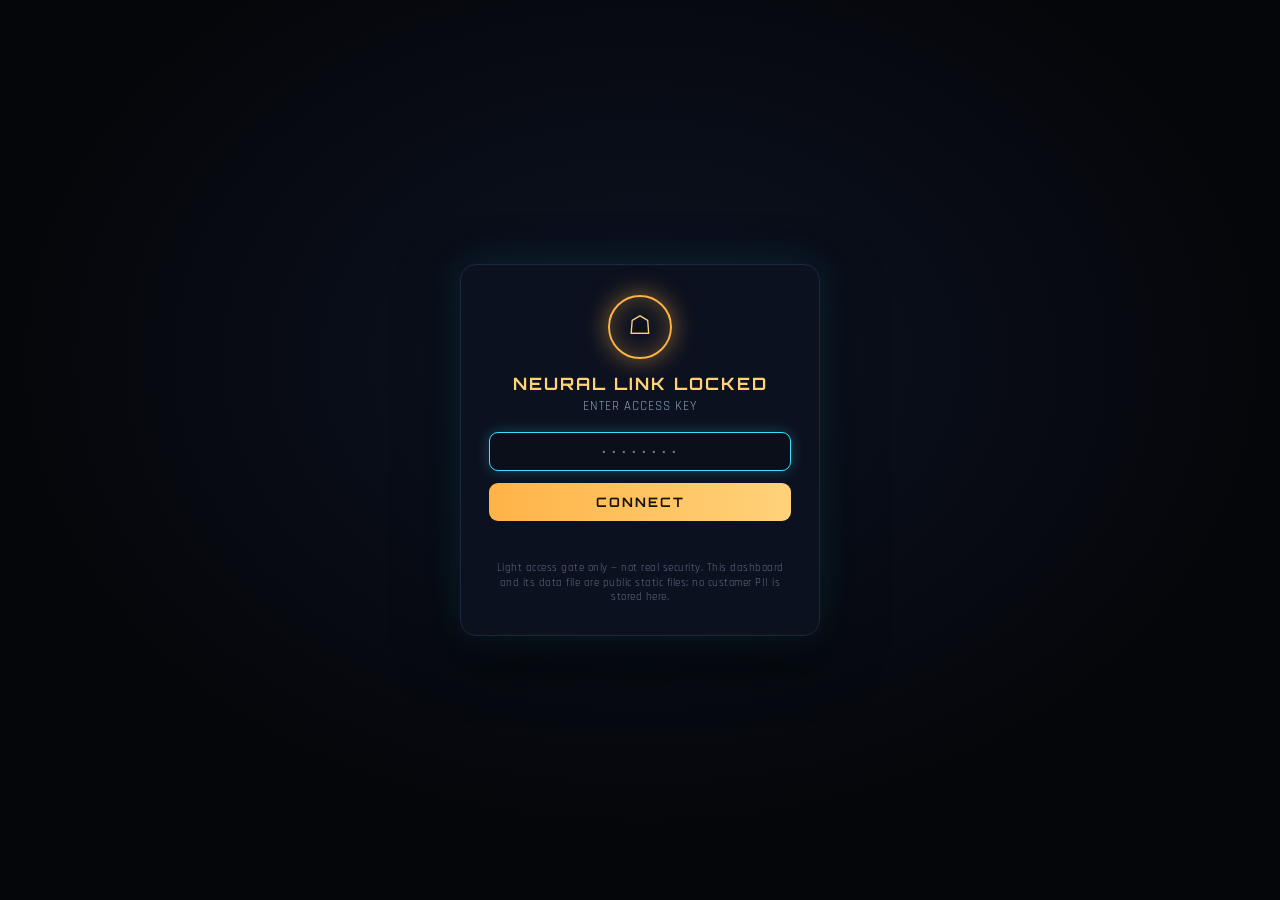
==== index.html @ f059461b "Add files via upload" ====
<!DOCTYPE html>
<html lang="en">
<head>
<meta charset="UTF-8" />
<meta name="viewport" content="width=device-width, initial-scale=1.0" />
<title>Agent Command Center — Luxor Royal Holdings</title>
<link rel="preconnect" href="https://fonts.googleapis.com" />
<link rel="preconnect" href="https://fonts.gstatic.com" crossorigin />
<link href="https://fonts.googleapis.com/css2?family=Orbitron:wght@500;700;900&family=Rajdhani:wght@400;500;600;700&family=Share+Tech+Mono&display=swap" rel="stylesheet" />
<style>
/* ============================================================
   AGENT COMMAND CENTER — node-graph "second brain" dashboard
   Single self-contained file. Only external dep = Google Fonts.
   ============================================================ */

:root{
  --bg:#05060a;
  --bg2:#0a0e18;
  --amber:#ffb347;
  --amber-bright:#ffd27a;
  --cyan:#39e0ff;
  --cyan-dim:#1b8aa6;
  --green:#3dffa6;
  --red:#ff5a6e;
  --text:#e8eef7;
  --text-dim:#8ea0b8;
  --line:#1c2740;
  --card:rgba(12,18,32,0.92);
}

*{box-sizing:border-box;}
html,body{margin:0;padding:0;height:100%;}
body{
  background:radial-gradient(1200px 800px at 50% 38%, #0d1424 0%, var(--bg2) 45%, var(--bg) 100%);
  color:var(--text);
  font-family:'Rajdhani',system-ui,sans-serif;
  overflow:hidden;
}

/* subtle grid + particle backdrop */
#bg-grid{position:fixed;inset:0;z-index:0;pointer-events:none;
  background-image:
    linear-gradient(rgba(57,224,255,0.04) 1px, transparent 1px),
    linear-gradient(90deg, rgba(57,224,255,0.04) 1px, transparent 1px);
  background-size:46px 46px;
  mask-image:radial-gradient(circle at 50% 45%, black 0%, transparent 78%);
}
#bg-particles{position:fixed;inset:0;z-index:0;pointer-events:none;}

/* ---------- header ---------- */
header{
  position:fixed;top:0;left:0;right:0;z-index:30;
  display:flex;align-items:center;justify-content:space-between;
  gap:12px;padding:14px 22px;
  background:linear-gradient(180deg, rgba(5,6,10,0.92), rgba(5,6,10,0.0));
  pointer-events:none;
}
header .left{pointer-events:auto;}
header h1{
  font-family:'Orbitron',sans-serif;font-weight:900;
  font-size:20px;letter-spacing:3px;margin:0;
  color:var(--amber-bright);
  text-shadow:0 0 14px rgba(255,179,71,0.55);
}
header .sub{font-size:12px;letter-spacing:5px;color:var(--cyan);
  text-shadow:0 0 10px rgba(57,224,255,0.4);margin-top:2px;}
header .right{pointer-events:auto;text-align:right;display:flex;flex-direction:column;gap:4px;align-items:flex-end;}
#clock{font-family:'Share Tech Mono',monospace;font-size:15px;color:var(--text);letter-spacing:1px;}
#sys-status{
  font-family:'Orbitron',sans-serif;font-weight:700;font-size:12px;letter-spacing:2px;
  padding:4px 12px;border-radius:20px;border:1px solid var(--green);
  color:var(--green);box-shadow:0 0 12px rgba(61,255,166,0.25) inset, 0 0 10px rgba(61,255,166,0.18);
}
#sys-status.attention{border-color:var(--amber);color:var(--amber-bright);
  box-shadow:0 0 14px rgba(255,179,71,0.3) inset, 0 0 14px rgba(255,179,71,0.25);
  animation:sysblink 1.6s ease-in-out infinite;}
@keyframes sysblink{0%,100%{opacity:1;}50%{opacity:0.6;}}

/* ---------- graph stage ---------- */
#stage{position:fixed;inset:0;z-index:10;}
#graph{width:100%;height:100%;display:block;}

/* node detail card */
#detail{
  position:fixed;z-index:40;width:340px;max-width:88vw;
  background:var(--card);border:1px solid var(--line);
  border-radius:14px;padding:18px 18px 16px;
  box-shadow:0 0 0 1px rgba(57,224,255,0.08), 0 18px 50px rgba(0,0,0,0.6), 0 0 30px rgba(57,224,255,0.12);
  backdrop-filter:blur(8px);
  opacity:0;transform:translateY(8px) scale(0.98);pointer-events:none;
  transition:opacity .18s ease, transform .18s ease;
}
#detail.show{opacity:1;transform:translateY(0) scale(1);pointer-events:auto;}
#detail .dh{display:flex;align-items:center;gap:10px;margin-bottom:8px;}
#detail .dot{width:11px;height:11px;border-radius:50%;flex:0 0 auto;box-shadow:0 0 10px currentColor;}
#detail h3{font-family:'Orbitron',sans-serif;font-size:15px;letter-spacing:1px;margin:0;color:var(--amber-bright);}
#detail .badge{margin-left:auto;font-family:'Share Tech Mono',monospace;font-size:11px;
  padding:2px 8px;border-radius:10px;border:1px solid currentColor;letter-spacing:1px;}
#detail .desc{font-size:13.5px;color:var(--text-dim);line-height:1.4;margin:6px 0 12px;}
#detail .row{display:flex;justify-content:space-between;gap:10px;font-size:13px;
  padding:6px 0;border-top:1px solid rgba(28,39,64,0.7);}
#detail .row .k{color:var(--cyan);letter-spacing:1px;text-transform:uppercase;font-size:11px;font-weight:600;}
#detail .row .v{color:var(--text);text-align:right;font-family:'Share Tech Mono',monospace;font-size:12px;}
#detail .result{margin-top:10px;font-size:13px;line-height:1.45;color:var(--text);
  background:rgba(57,224,255,0.05);border-left:2px solid var(--cyan);padding:8px 10px;border-radius:0 8px 8px 0;}
#detail .pending-flag{margin-top:10px;font-size:12px;font-weight:700;letter-spacing:1px;color:var(--amber-bright);
  display:flex;align-items:center;gap:6px;}
#detail .close{position:absolute;top:10px;right:12px;cursor:pointer;color:var(--text-dim);
  font-size:18px;line-height:1;background:none;border:none;pointer-events:auto;}
#detail .close:hover{color:var(--text);}

/* ---------- action queue ---------- */
#queue{
  position:fixed;z-index:25;right:18px;bottom:18px;width:320px;max-width:90vw;
  background:var(--card);border:1px solid var(--line);border-radius:14px;
  box-shadow:0 14px 40px rgba(0,0,0,0.55);backdrop-filter:blur(8px);
  overflow:hidden;transition:transform .25s ease;
}
#queue .qh{display:flex;align-items:center;gap:8px;padding:11px 14px;
  background:linear-gradient(90deg, rgba(255,179,71,0.12), rgba(255,179,71,0.02));
  border-bottom:1px solid var(--line);cursor:pointer;}
#queue .qh .ttl{font-family:'Orbitron',sans-serif;font-size:12.5px;letter-spacing:2px;color:var(--amber-bright);}
#queue .qh .count{margin-left:auto;font-family:'Share Tech Mono',monospace;font-size:12px;
  background:var(--amber);color:#1a1206;font-weight:700;border-radius:10px;padding:1px 8px;}
#queue .qh .count.zero{background:var(--green);}
#queue .qbody{max-height:46vh;overflow-y:auto;}
#queue.collapsed .qbody{display:none;}
.qitem{padding:10px 14px;border-bottom:1px solid rgba(28,39,64,0.6);display:flex;gap:10px;}
.qitem:last-child{border-bottom:none;}
.qitem .pri{font-family:'Share Tech Mono',monospace;font-size:9.5px;font-weight:700;letter-spacing:1px;
  padding:2px 6px;border-radius:6px;height:fit-content;flex:0 0 auto;}
.qitem .pri.HIGH{background:rgba(255,90,110,0.16);color:var(--red);border:1px solid var(--red);}
.qitem .pri.MEDIUM{background:rgba(255,179,71,0.16);color:var(--amber-bright);border:1px solid var(--amber);}
.qitem .pri.LOW{background:rgba(57,224,255,0.14);color:var(--cyan);border:1px solid var(--cyan-dim);}
.qitem .qt{font-size:13px;font-weight:600;color:var(--text);line-height:1.3;cursor:pointer;}
.qitem .qd{font-size:12px;color:var(--text-dim);line-height:1.35;margin-top:2px;}
.qempty{padding:16px 14px;font-size:13px;color:var(--text-dim);text-align:center;}

/* ---------- footer / refresh bar ---------- */
#footbar{position:fixed;z-index:25;left:18px;bottom:18px;
  display:flex;align-items:center;gap:12px;
  font-family:'Share Tech Mono',monospace;font-size:11.5px;color:var(--text-dim);
  background:rgba(10,14,24,0.7);border:1px solid var(--line);border-radius:10px;padding:7px 12px;backdrop-filter:blur(6px);}
#footbar #updated{letter-spacing:0.5px;}
#refreshBtn{background:none;border:1px solid var(--cyan-dim);color:var(--cyan);
  font-family:'Rajdhani',sans-serif;font-weight:600;letter-spacing:1px;font-size:12px;
  border-radius:8px;padding:4px 12px;cursor:pointer;transition:all .15s;}
#refreshBtn:hover{background:rgba(57,224,255,0.12);box-shadow:0 0 12px rgba(57,224,255,0.25);}
#refreshBtn.spin{opacity:0.6;pointer-events:none;}

/* ---------- error / awaiting banner ---------- */
#banner{position:fixed;z-index:28;top:74px;left:50%;transform:translateX(-50%);
  background:rgba(255,90,110,0.12);border:1px solid var(--red);color:#ffd0d6;
  padding:8px 16px;border-radius:10px;font-size:13px;letter-spacing:0.5px;display:none;}
#banner.show{display:block;}

/* ---------- password gate ---------- */
#gate{position:fixed;inset:0;z-index:100;display:flex;align-items:center;justify-content:center;
  background:radial-gradient(800px 600px at 50% 40%, #0c1322 0%, #05060a 80%);}
#gate.hidden{display:none;}
#gate .box{width:360px;max-width:90vw;text-align:center;padding:30px 28px;
  background:var(--card);border:1px solid var(--line);border-radius:16px;
  box-shadow:0 0 40px rgba(57,224,255,0.12), 0 20px 60px rgba(0,0,0,0.6);}
#gate .ring{width:64px;height:64px;margin:0 auto 14px;border-radius:50%;
  border:2px solid var(--amber);box-shadow:0 0 24px rgba(255,179,71,0.5), 0 0 24px rgba(255,179,71,0.3) inset;
  display:flex;align-items:center;justify-content:center;font-size:26px;color:var(--amber-bright);
  animation:pulsering 2.4s ease-in-out infinite;}
@keyframes pulsering{0%,100%{box-shadow:0 0 24px rgba(255,179,71,0.5), 0 0 24px rgba(255,179,71,0.3) inset;}
  50%{box-shadow:0 0 38px rgba(255,179,71,0.8), 0 0 30px rgba(255,179,71,0.45) inset;}}
#gate h2{font-family:'Orbitron',sans-serif;font-size:17px;letter-spacing:2px;color:var(--amber-bright);margin:0 0 4px;}
#gate p{font-size:12.5px;color:var(--text-dim);letter-spacing:1px;margin:0 0 18px;}
#gate input{width:100%;padding:11px 14px;background:#0a0f1a;border:1px solid var(--line);border-radius:9px;
  color:var(--text);font-family:'Share Tech Mono',monospace;font-size:14px;letter-spacing:2px;text-align:center;}
#gate input:focus{outline:none;border-color:var(--cyan);box-shadow:0 0 14px rgba(57,224,255,0.25);}
#gate button{margin-top:12px;width:100%;padding:11px;background:linear-gradient(90deg,var(--amber),var(--amber-bright));
  border:none;border-radius:9px;color:#1a1206;font-family:'Orbitron',sans-serif;font-weight:700;letter-spacing:2px;
  font-size:13px;cursor:pointer;transition:filter .15s;}
#gate button:hover{filter:brightness(1.08);}
#gate .err{color:var(--red);font-size:12px;height:16px;margin-top:8px;letter-spacing:1px;}
#gate .note{margin-top:16px;font-size:10.5px;color:#5d6c84;line-height:1.4;letter-spacing:0.5px;}

/* ---------- responsive ---------- */
@media (max-width:720px){
  header{flex-direction:column;align-items:flex-start;gap:6px;padding:10px 14px;}
  header .right{align-items:flex-start;text-align:left;}
  header h1{font-size:16px;letter-spacing:2px;}
  #queue{left:10px;right:10px;width:auto;bottom:10px;}
  #footbar{left:10px;bottom:auto;top:auto;position:fixed;bottom:calc(46vh + 70px);}
  #detail{left:50% !important;top:auto !important;bottom:calc(46vh + 70px);transform:translateX(-50%);}
  #detail.show{transform:translateX(-50%) translateY(0);}
}
</style>
</head>
<body>

<!-- ============================================================
     LIGHT UX PASSWORD GATE — NOT REAL SECURITY.
     This page and agents_status.json are public static files on
     GitHub Pages. Anyone can view-source or fetch the JSON directly.
     The gate only keeps casual passers-by out of the visual. That
     is precisely WHY no raw customer PII may ever go in the JSON.
     Change this before sharing. For true privacy use a real-auth host.
     ============================================================ -->
<script>
  const DASHBOARD_PASSWORD = "CHANGEME";
</script>

<div id="bg-grid"></div>
<canvas id="bg-particles"></canvas>

<header>
  <div class="left">
    <h1>AGENT COMMAND CENTER</h1>
    <div class="sub">LUXOR ROYAL HOLDINGS</div>
  </div>
  <div class="right">
    <div id="clock">--:--:--</div>
    <div id="sys-status">SYSTEM NOMINAL</div>
  </div>
</header>

<div id="banner"></div>

<div id="stage">
  <svg id="graph" preserveAspectRatio="xMidYMid meet" xmlns="http://www.w3.org/2000/svg"></svg>
</div>

<div id="detail">
  <button class="close" aria-label="close">&times;</button>
  <div class="dh">
    <span class="dot"></span>
    <h3 id="d-name">—</h3>
    <span class="badge" id="d-badge">—</span>
  </div>
  <div class="desc" id="d-desc">—</div>
  <div class="row"><span class="k">Schedule</span><span class="v" id="d-sched">—</span></div>
  <div class="row"><span class="k">Last Run</span><span class="v" id="d-last">—</span></div>
  <div class="row"><span class="k">Next Run</span><span class="v" id="d-next">—</span></div>
  <div class="result" id="d-result">—</div>
  <div class="pending-flag" id="d-pending" style="display:none">&#9888; Action items pending review</div>
</div>

<div id="queue">
  <div class="qh" id="qhead">
    <span class="ttl">ACTION QUEUE</span>
    <span class="count" id="qcount">0</span>
  </div>
  <div class="qbody" id="qbody"></div>
</div>

<div id="footbar">
  <span id="updated">awaiting data…</span>
  <button id="refreshBtn">&#8635; REFRESH</button>
</div>

<!-- ---------- password gate overlay ---------- -->
<div id="gate">
  <div class="box">
    <div class="ring">&#9750;</div>
    <h2>NEURAL LINK LOCKED</h2>
    <p>ENTER ACCESS KEY</p>
    <input id="gate-input" type="password" autocomplete="off" placeholder="••••••••" />
    <button id="gate-btn">CONNECT</button>
    <div class="err" id="gate-err"></div>
    <div class="note">Light access gate only — not real security. This dashboard and its
      data file are public static files; no customer PII is stored here.</div>
  </div>
</div>

<script>
/* ============================================================
   CONFIG
   ============================================================ */
const DATA_FILE = "agents_status.json";   // sibling file, relative name
const REFRESH_MS = 60000;                  // auto-refresh every 60s

let DATA = null;
let nodes = [];          // computed render nodes {agent, x, y, r, color}
let brain = {x:0,y:0,r:0};
let selectedId = null;
let hoverId = null;
let W = 0, H = 0;
let t0 = performance.now();

const svg = document.getElementById("graph");
const SVGNS = "http://www.w3.org/2000/svg";

/* ============================================================
   PASSWORD GATE
   ============================================================ */
const gate = document.getElementById("gate");
const gateInput = document.getElementById("gate-input");
const gateErr = document.getElementById("gate-err");
function tryUnlock(){
  if(gateInput.value === DASHBOARD_PASSWORD){
    gate.classList.add("hidden");
    boot();
  } else {
    gateErr.textContent = "ACCESS DENIED";
    gateInput.value = "";
    gateInput.focus();
  }
}
document.getElementById("gate-btn").addEventListener("click", tryUnlock);
gateInput.addEventListener("keydown", e=>{ if(e.key==="Enter") tryUnlock(); });
window.addEventListener("load", ()=>gateInput.focus());

/* ============================================================
   TIME HELPERS
   ============================================================ */
function relTime(iso){
  if(!iso) return "—";
  const d = new Date(iso);
  if(isNaN(d)) return "—";
  const diff = (d.getTime() - Date.now())/1000; // seconds; negative = past
  const past = diff < 0;
  let s = Math.abs(diff);
  const units = [["d",86400],["h",3600],["m",60]];
  for(const [label,sec] of units){
    if(s >= sec){
      const n = Math.floor(s/sec);
      return past ? `${n}${label} ago` : `in ${n}${label}`;
    }
  }
  const n = Math.max(0,Math.floor(s));
  return past ? `${n}s ago` : `in ${n}s`;
}
function clockStr(){
  const d = new Date();
  const p = n => String(n).padStart(2,"0");
  return `${p(d.getHours())}:${p(d.getMinutes())}:${p(d.getSeconds())}`;
}

/* ============================================================
   STATUS -> COLOR
   ============================================================ */
function statusColor(agent){
  const s = (agent.status||"").toUpperCase();
  if(s === "ACTIVE") return getCSS("--green");
  if(s === "PAUSED") return getCSS("--text-dim");
  if(s === "ATTENTION") return getCSS("--red");
  return getCSS("--cyan");
}
function getCSS(v){ return getComputedStyle(document.documentElement).getPropertyValue(v).trim(); }

/* ============================================================
   LAYOUT — radial around brain. Works for 1..N agents w/o overlap.
   ============================================================ */
function computeLayout(){
  const stage = document.getElementById("stage").getBoundingClientRect();
  W = stage.width; H = stage.height;
  svg.setAttribute("viewBox", `0 0 ${W} ${H}`);
  brain.x = W/2;
  brain.y = H/2;
  const minSide = Math.min(W,H);
  brain.r = Math.max(34, Math.min(72, minSide*0.085));

  nodes = [];
  if(!DATA || !DATA.agents || !DATA.agents.length) return;

  const agents = DATA.agents;
  const n = agents.length;
  // ring radius: keep nodes inside viewport, away from brain & header
  const ring = Math.max(brain.r + 90, Math.min(minSide*0.36, (minSide/2) - 70));
  const nodeR = Math.max(20, Math.min(40, (2*Math.PI*ring)/(n) * 0.16, minSide*0.05 + 14));
  // start at top (-90deg) so first node sits above brain
  const start = -Math.PI/2;
  for(let i=0;i<n;i++){
    const ang = start + (i * 2*Math.PI / n);
    const x = brain.x + ring*Math.cos(ang);
    const y = brain.y + ring*Math.sin(ang);
    nodes.push({ agent:agents[i], x, y, r:nodeR, ang });
  }
}

/* ============================================================
   RENDER GRAPH (build SVG once per data/layout change)
   ============================================================ */
function el(tag, attrs){
  const e = document.createElementNS(SVGNS, tag);
  for(const k in attrs) e.setAttribute(k, attrs[k]);
  return e;
}

function renderGraph(){
  svg.innerHTML = "";
  // defs: glow filters + gradients
  const defs = el("defs",{});
  defs.innerHTML = `
    <filter id="glowSoft" x="-80%" y="-80%" width="260%" height="260%">
      <feGaussianBlur stdDeviation="6" result="b"/>
      <feMerge><feMergeNode in="b"/><feMergeNode in="SourceGraphic"/></feMerge>
    </filter>
    <filter id="glowBig" x="-120%" y="-120%" width="340%" height="340%">
      <feGaussianBlur stdDeviation="14" result="b"/>
      <feMerge><feMergeNode in="b"/><feMergeNode in="SourceGraphic"/></feMerge>
    </filter>
    <radialGradient id="brainGrad" cx="50%" cy="45%" r="60%">
      <stop offset="0%" stop-color="#fff4d6"/>
      <stop offset="35%" stop-color="#ffd27a"/>
      <stop offset="75%" stop-color="#ffb347"/>
      <stop offset="100%" stop-color="#a8651a"/>
    </radialGradient>`;
  svg.appendChild(defs);

  if(!nodes.length){ return; }

  const gLines = el("g",{}); svg.appendChild(gLines);
  const gPulse = el("g",{}); svg.appendChild(gPulse);
  const gNodes = el("g",{}); svg.appendChild(gNodes);

  // connecting lines + flowing energy dots
  nodes.forEach(nd=>{
    const col = statusColor(nd.agent);
    const line = el("line",{
      x1:brain.x, y1:brain.y, x2:nd.x, y2:nd.y,
      stroke:col, "stroke-width":1.6, "stroke-opacity":0.34,
      filter:"url(#glowSoft)", "data-line":nd.agent.id
    });
    gLines.appendChild(line);
    // 2 energy particles per wire
    for(let k=0;k<2;k++){
      const dot = el("circle",{ r:2.6, fill:col, filter:"url(#glowSoft)",
        "data-flow":nd.agent.id, "data-phase":(k*0.5) });
      gPulse.appendChild(dot);
    }
  });

  // brain hub
  const brainG = el("g",{ "data-brain":"1" });
  brainG.appendChild(el("circle",{ cx:brain.x, cy:brain.y, r:brain.r*1.7,
    fill:"none", stroke:"#ffb347", "stroke-opacity":0.16, "stroke-width":1, "data-halo":"1" }));
  brainG.appendChild(el("circle",{ cx:brain.x, cy:brain.y, r:brain.r,
    fill:"url(#brainGrad)", filter:"url(#glowBig)" }));
  brainG.appendChild(el("circle",{ cx:brain.x, cy:brain.y, r:brain.r,
    fill:"none", stroke:"#fff4d6", "stroke-opacity":0.5, "stroke-width":1 }));
  const bt = el("text",{ x:brain.x, y:brain.y-2, "text-anchor":"middle",
    "font-family":"Orbitron, sans-serif", "font-weight":"900",
    "font-size": Math.max(11, brain.r*0.34), fill:"#241405", "letter-spacing":"1.5" });
  bt.textContent = "THE BRAIN";
  brainG.appendChild(bt);
  const bs = el("text",{ x:brain.x, y:brain.y + brain.r*0.42, "text-anchor":"middle",
    "font-family":"Share Tech Mono, monospace", "font-size": Math.max(8, brain.r*0.2),
    fill:"#3a2206", id:"brain-stat" });
  bs.textContent = "";
  brainG.appendChild(bs);
  svg.appendChild(brainG);

  // agent nodes
  nodes.forEach(nd=>{
    const col = statusColor(nd.agent);
    const g = el("g",{ "data-node":nd.agent.id, style:"cursor:pointer" });
    // pending pulse ring
    if(nd.agent.has_pending){
      g.appendChild(el("circle",{ cx:nd.x, cy:nd.y, r:nd.r+6, fill:"none",
        stroke:getCSS("--amber"), "stroke-width":2, "data-pendring":nd.agent.id }));
    }
    g.appendChild(el("circle",{ cx:nd.x, cy:nd.y, r:nd.r, fill:"#0a1018",
      stroke:col, "stroke-width":2.4, filter:"url(#glowSoft)", "data-core":nd.agent.id }));
    g.appendChild(el("circle",{ cx:nd.x, cy:nd.y, r:nd.r*0.5, fill:col,
      "fill-opacity":0.85, filter:"url(#glowSoft)", "data-inner":nd.agent.id }));
    // label below node
    const label = shortLabel(nd.agent.name);
    const lt = el("text",{ x:nd.x, y:nd.y + nd.r + 16, "text-anchor":"middle",
      "font-family":"Rajdhani, sans-serif", "font-weight":"700", "font-size":13,
      fill:"#e8eef7", "letter-spacing":"0.5" });
    lt.textContent = label;
    g.appendChild(lt);
    const st = el("text",{ x:nd.x, y:nd.y + nd.r + 31, "text-anchor":"middle",
      "font-family":"Share Tech Mono, monospace", "font-size":10,
      fill:col, "letter-spacing":"1" });
    st.textContent = (nd.agent.status||"").toUpperCase();
    g.appendChild(st);

    g.addEventListener("mouseenter", ()=>{ hoverId = nd.agent.id; if(!selectedId) openDetail(nd.agent.id, nd); });
    g.addEventListener("mouseleave", ()=>{ hoverId = null; if(!selectedId) hideDetail(); });
    g.addEventListener("click", (e)=>{ e.stopPropagation(); selectedId = nd.agent.id; openDetail(nd.agent.id, nd); });
    gNodes.appendChild(g);
  });
}

function shortLabel(name){
  if(name.length <= 18) return name;
  return name.slice(0,17) + "…";
}

/* ============================================================
   ANIMATION LOOP — wire energy flow + pulsing
   ============================================================ */
function animate(){
  const t = (performance.now() - t0)/1000;
  // energy particles travel brain -> node
  document.querySelectorAll("[data-flow]").forEach(dot=>{
    const id = dot.getAttribute("data-flow");
    const phase = parseFloat(dot.getAttribute("data-phase"));
    const nd = nodes.find(n=>n.agent.id===id);
    if(!nd) return;
    let p = (t*0.35 + phase) % 1;            // 0..1 along the wire
    const x = brain.x + (nd.x-brain.x)*p;
    const y = brain.y + (nd.y-brain.y)*p;
    dot.setAttribute("cx", x);
    dot.setAttribute("cy", y);
    dot.setAttribute("opacity", 0.35 + 0.65*Math.sin(p*Math.PI));
  });
  // brain halo breathe
  const halo = svg.querySelector("[data-halo]");
  if(halo){ halo.setAttribute("stroke-opacity", (0.10 + 0.10*Math.abs(Math.sin(t*0.8))).toFixed(3)); }
  // node inner pulse (active steady glow, pending flag pulses harder)
  nodes.forEach(nd=>{
    const inner = svg.querySelector(`[data-inner="${cssEsc(nd.agent.id)}"]`);
    if(inner){
      const base = nd.agent.has_pending ? (0.5 + 0.5*Math.abs(Math.sin(t*2.4)))
                                        : (0.7 + 0.18*Math.sin(t*1.3 + nd.ang));
      inner.setAttribute("fill-opacity", base.toFixed(3));
    }
    const ring = svg.querySelector(`[data-pendring="${cssEsc(nd.agent.id)}"]`);
    if(ring){
      const o = 0.25 + 0.55*Math.abs(Math.sin(t*2.4));
      ring.setAttribute("stroke-opacity", o.toFixed(3));
      ring.setAttribute("r", nd.r + 6 + 3*Math.abs(Math.sin(t*2.4)));
    }
    // highlight hovered/selected core
    const core = svg.querySelector(`[data-core="${cssEsc(nd.agent.id)}"]`);
    if(core){
      const active = (nd.agent.id===hoverId || nd.agent.id===selectedId);
      core.setAttribute("stroke-width", active ? 3.6 : 2.4);
    }
  });
  requestAnimationFrame(animate);
}
function cssEsc(s){ return (window.CSS && CSS.escape) ? CSS.escape(s) : s.replace(/[^a-zA-Z0-9_-]/g,"\\$&"); }

/* ============================================================
   DETAIL CARD
   ============================================================ */
const detail = document.getElementById("detail");
function openDetail(id, nd){
  const a = (DATA.agents||[]).find(x=>x.id===id);
  if(!a) return;
  const col = statusColor(a);
  detail.querySelector(".dot").style.color = col;
  detail.querySelector(".dot").style.background = col;
  document.getElementById("d-name").textContent = a.name;
  const badge = document.getElementById("d-badge");
  badge.textContent = (a.status||"").toUpperCase();
  badge.style.color = col;
  document.getElementById("d-desc").textContent = a.description || "";
  document.getElementById("d-sched").textContent = a.schedule_human || a.schedule_cron || "—";
  document.getElementById("d-last").textContent = relTime(a.last_run);
  document.getElementById("d-next").textContent = relTime(a.next_run);
  document.getElementById("d-result").textContent = a.latest_result || "No result reported.";
  document.getElementById("d-pending").style.display = a.has_pending ? "flex" : "none";

  // position near node, clamped to viewport
  positionDetail(nd);
  detail.classList.add("show");
}
function positionDetail(nd){
  if(!nd){ return; }
  const cardW = detail.offsetWidth || 340;
  const cardH = detail.offsetHeight || 260;
  let left = nd.x + nd.r + 18;
  let top = nd.y - cardH/2;
  if(left + cardW > window.innerWidth - 12) left = nd.x - nd.r - 18 - cardW;
  if(left < 12) left = 12;
  top = Math.max(74, Math.min(top, window.innerHeight - cardH - 12));
  // mobile rule handled in CSS overrides left/bottom; only set inline on wide screens
  if(window.innerWidth > 720){
    detail.style.left = left + "px";
    detail.style.top = top + "px";
    detail.style.bottom = "auto";
  }
}
function hideDetail(){ detail.classList.remove("show"); }
detail.querySelector(".close").addEventListener("click", ()=>{ selectedId=null; hideDetail(); });
document.getElementById("stage").addEventListener("click", ()=>{ selectedId=null; hideDetail(); });

/* ============================================================
   ACTION QUEUE + HEADER STATUS
   ============================================================ */
function renderQueue(){
  const items = (DATA && DATA.action_items) || [];
  const body = document.getElementById("qbody");
  const count = document.getElementById("qcount");
  count.textContent = items.length;
  count.classList.toggle("zero", items.length===0);
  body.innerHTML = "";
  if(!items.length){
    body.innerHTML = `<div class="qempty">&#10003; All clear — nothing needs you right now.</div>`;
  } else {
    items.forEach(it=>{
      const div = document.createElement("div");
      div.className = "qitem";
      div.innerHTML = `<span class="pri ${escAttr((it.priority||"LOW").toUpperCase())}">${escHtml((it.priority||"LOW").toUpperCase())}</span>
        <div><div class="qt">${escHtml(it.title||"")}</div>
        <div class="qd">${escHtml(it.detail||"")}</div></div>`;
      const qt = div.querySelector(".qt");
      if(it.agent_id){
        qt.addEventListener("click", ()=>{
          const nd = nodes.find(n=>n.agent.id===it.agent_id);
          if(nd){ selectedId = it.agent_id; openDetail(it.agent_id, nd); }
        });
      }
      body.appendChild(div);
    });
  }
  // header system status
  const sys = document.getElementById("sys-status");
  if(items.length){
    sys.textContent = "ATTENTION REQ";
    sys.classList.add("attention");
  } else {
    sys.textContent = "SYSTEM NOMINAL";
    sys.classList.remove("attention");
  }
}
document.getElementById("qhead").addEventListener("click", ()=>{
  document.getElementById("queue").classList.toggle("collapsed");
});

/* ============================================================
   BRAIN STAT (online count + sync freshness)
   ============================================================ */
function updateBrainStat(){
  const stat = document.getElementById("brain-stat");
  if(!stat || !DATA) return;
  const online = (DATA.agents||[]).filter(a=>(a.status||"").toUpperCase()==="ACTIVE").length;
  const synced = DATA.generated_at ? relTime(DATA.generated_at) : "—";
  stat.textContent = `${online} ONLINE • ${synced}`;
}

/* ============================================================
   BANNER (errors / awaiting first publish)
   ============================================================ */
function showBanner(msg){
  const b = document.getElementById("banner");
  b.textContent = msg; b.classList.add("show");
}
function hideBanner(){ document.getElementById("banner").classList.remove("show"); }

/* ============================================================
   FETCH + REFRESH
   ============================================================ */
async function loadData(manual){
  const btn = document.getElementById("refreshBtn");
  if(manual) btn.classList.add("spin");
  try{
    const res = await fetch(`${DATA_FILE}?t=${Date.now()}`, {cache:"no-store"});
    if(!res.ok) throw new Error("HTTP "+res.status);
    const json = await res.json();
    if(!json || !Array.isArray(json.agents)) throw new Error("malformed");
    DATA = json;
    hideBanner();
    computeLayout();
    renderGraph();
    renderQueue();
    updateBrainStat();
    stampUpdated();
    // keep open detail card fresh
    if(selectedId){
      const nd = nodes.find(n=>n.agent.id===selectedId);
      if(nd) openDetail(selectedId, nd); else { selectedId=null; hideDetail(); }
    }
  }catch(err){
    if(!DATA){
      showBanner("⌛ Awaiting first data publish — agents_status.json not available yet.");
      document.getElementById("updated").textContent = "no data";
    } else {
      showBanner("⚠ Couldn't refresh data ("+err.message+"). Showing last good snapshot.");
    }
  }finally{
    if(manual) setTimeout(()=>btn.classList.remove("spin"), 400);
  }
}
function stampUpdated(){
  const d = new Date();
  const p = n=>String(n).padStart(2,"0");
  document.getElementById("updated").textContent =
    `updated ${p(d.getHours())}:${p(d.getMinutes())}:${p(d.getSeconds())}` +
    (DATA && DATA.generated_at ? ` • data ${relTime(DATA.generated_at)}` : "");
}
document.getElementById("refreshBtn").addEventListener("click", ()=>loadData(true));

/* ============================================================
   HELPERS — escaping
   ============================================================ */
function escHtml(s){ return String(s).replace(/[&<>"']/g, c=>(
  {"&":"&amp;","<":"&lt;",">":"&gt;","\"":"&quot;","'":"&#39;"}[c])); }
function escAttr(s){ return String(s).replace(/[^A-Z]/g,""); }

/* ============================================================
   BACKGROUND PARTICLES
   ============================================================ */
function initParticles(){
  const c = document.getElementById("bg-particles");
  const ctx = c.getContext("2d");
  let parts = [];
  function resize(){ c.width=window.innerWidth; c.height=window.innerHeight;
    parts = Array.from({length: Math.min(70, Math.floor(window.innerWidth/22))}, ()=>({
      x:Math.random()*c.width, y:Math.random()*c.height,
      r:Math.random()*1.6+0.3, s:Math.random()*0.3+0.05,
      a:Math.random()*0.5+0.1, hue: Math.random()>0.5 ? "57,224,255" : "255,179,71"
    })); }
  resize(); window.addEventListener("resize", resize);
  (function draw(){
    ctx.clearRect(0,0,c.width,c.height);
    parts.forEach(p=>{
      p.y -= p.s; if(p.y < -4){ p.y = c.height+4; p.x = Math.random()*c.width; }
      ctx.beginPath(); ctx.arc(p.x,p.y,p.r,0,6.283);
      ctx.fillStyle=`rgba(${p.hue},${p.a})`; ctx.fill();
    });
    requestAnimationFrame(draw);
  })();
}

/* ============================================================
   BOOT
   ============================================================ */
function boot(){
  initParticles();
  loadData(false);
  animate();
  setInterval(()=>loadData(false), REFRESH_MS);
  setInterval(()=>{ document.getElementById("clock").textContent = clockStr(); updateBrainStat();
    // refresh relative times in open card
    if(selectedId){ const a=(DATA&&DATA.agents||[]).find(x=>x.id===selectedId);
      if(a){ document.getElementById("d-last").textContent=relTime(a.last_run);
             document.getElementById("d-next").textContent=relTime(a.next_run);} }
  }, 1000);
  document.getElementById("clock").textContent = clockStr();
}

/* relayout on resize */
let rT;
window.addEventListener("resize", ()=>{
  clearTimeout(rT);
  rT = setTimeout(()=>{ if(DATA){ computeLayout(); renderGraph();
    if(selectedId){ const nd=nodes.find(n=>n.agent.id===selectedId); if(nd) openDetail(selectedId,nd); } } }, 180);
});
</script>
</body>
</html>
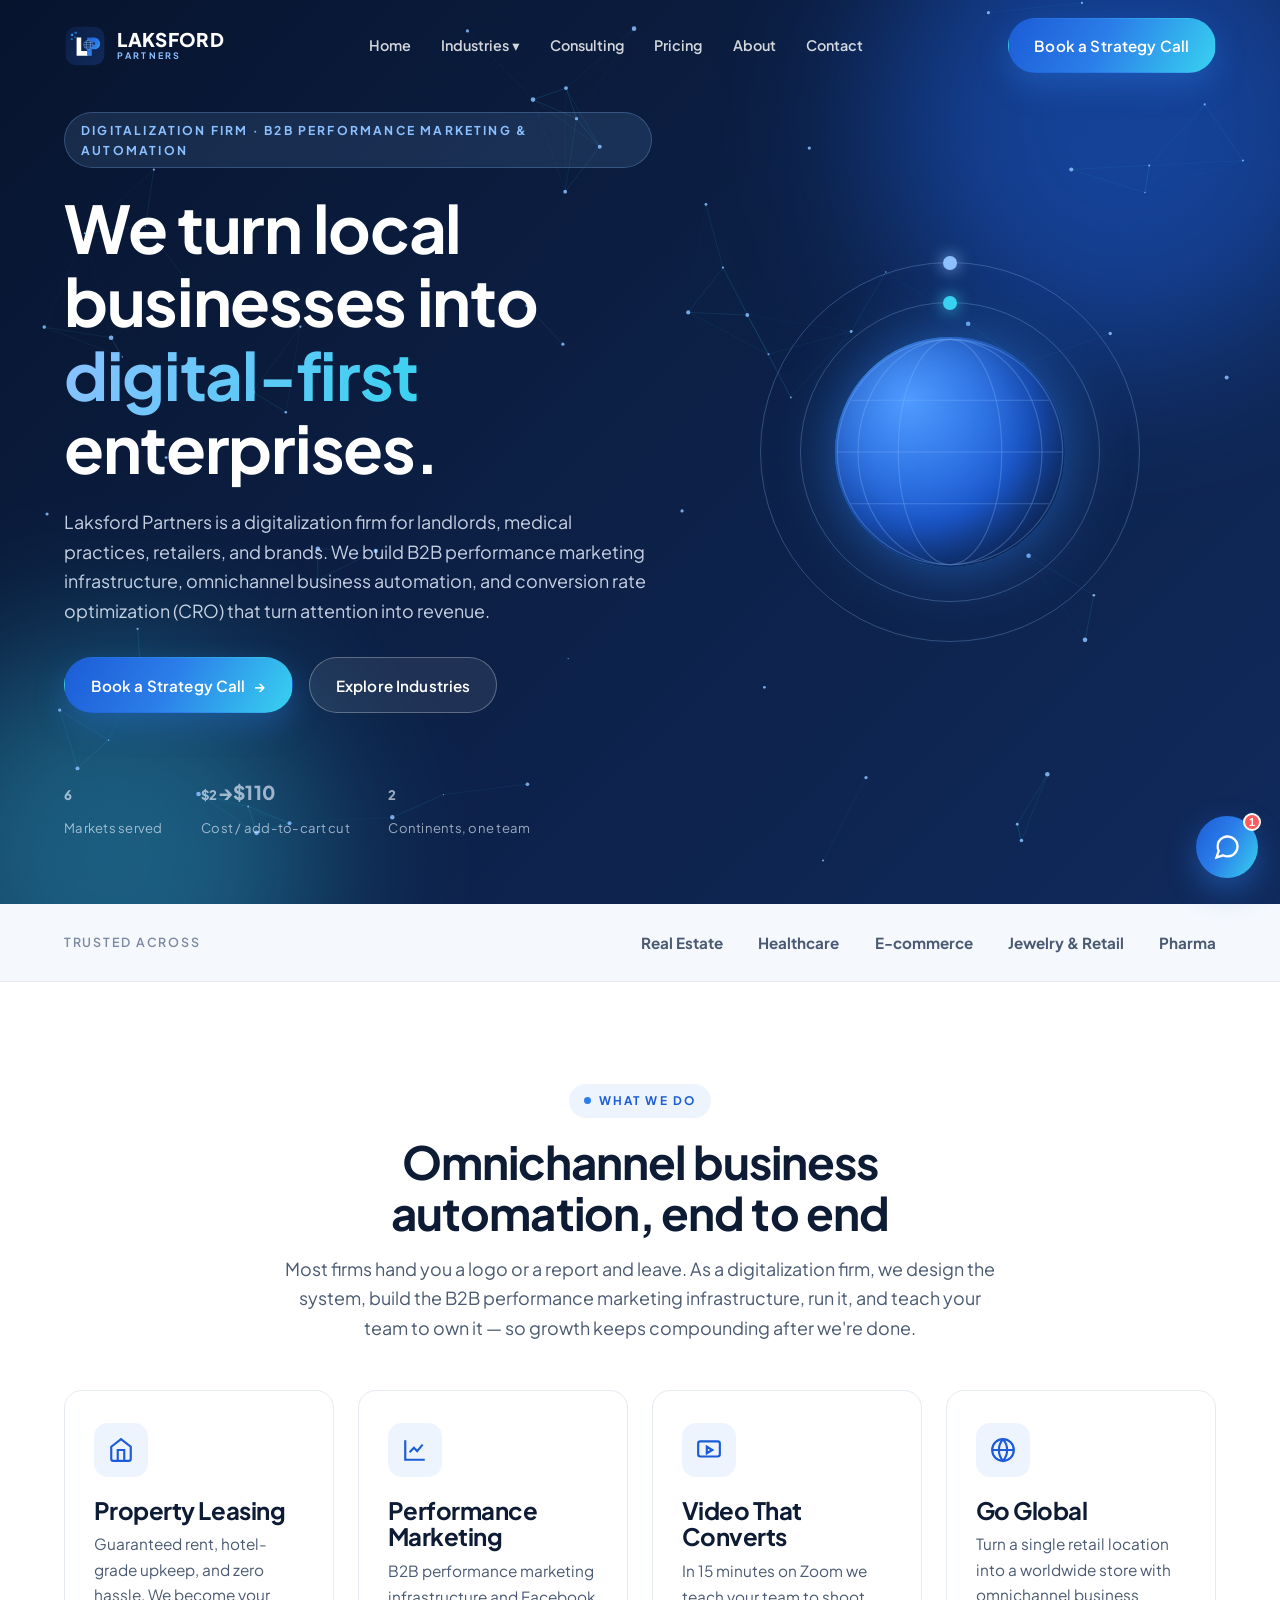
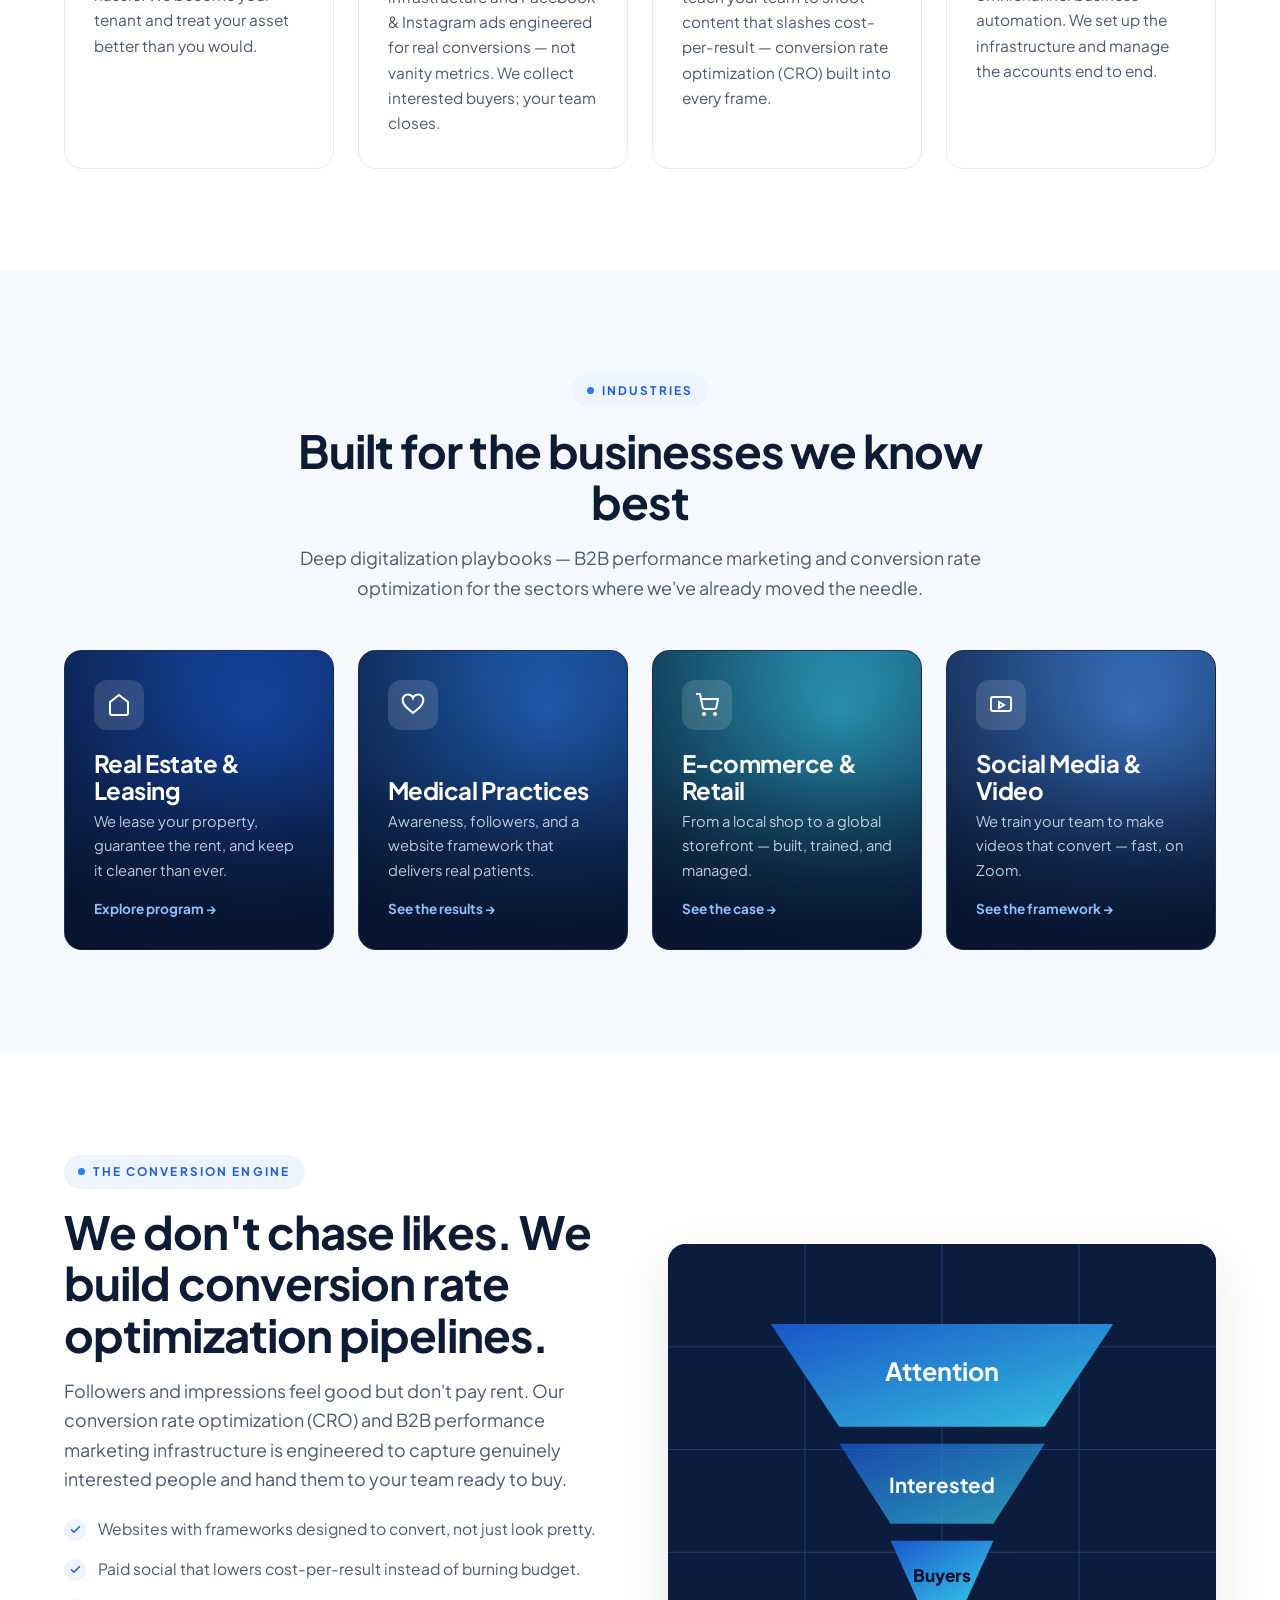
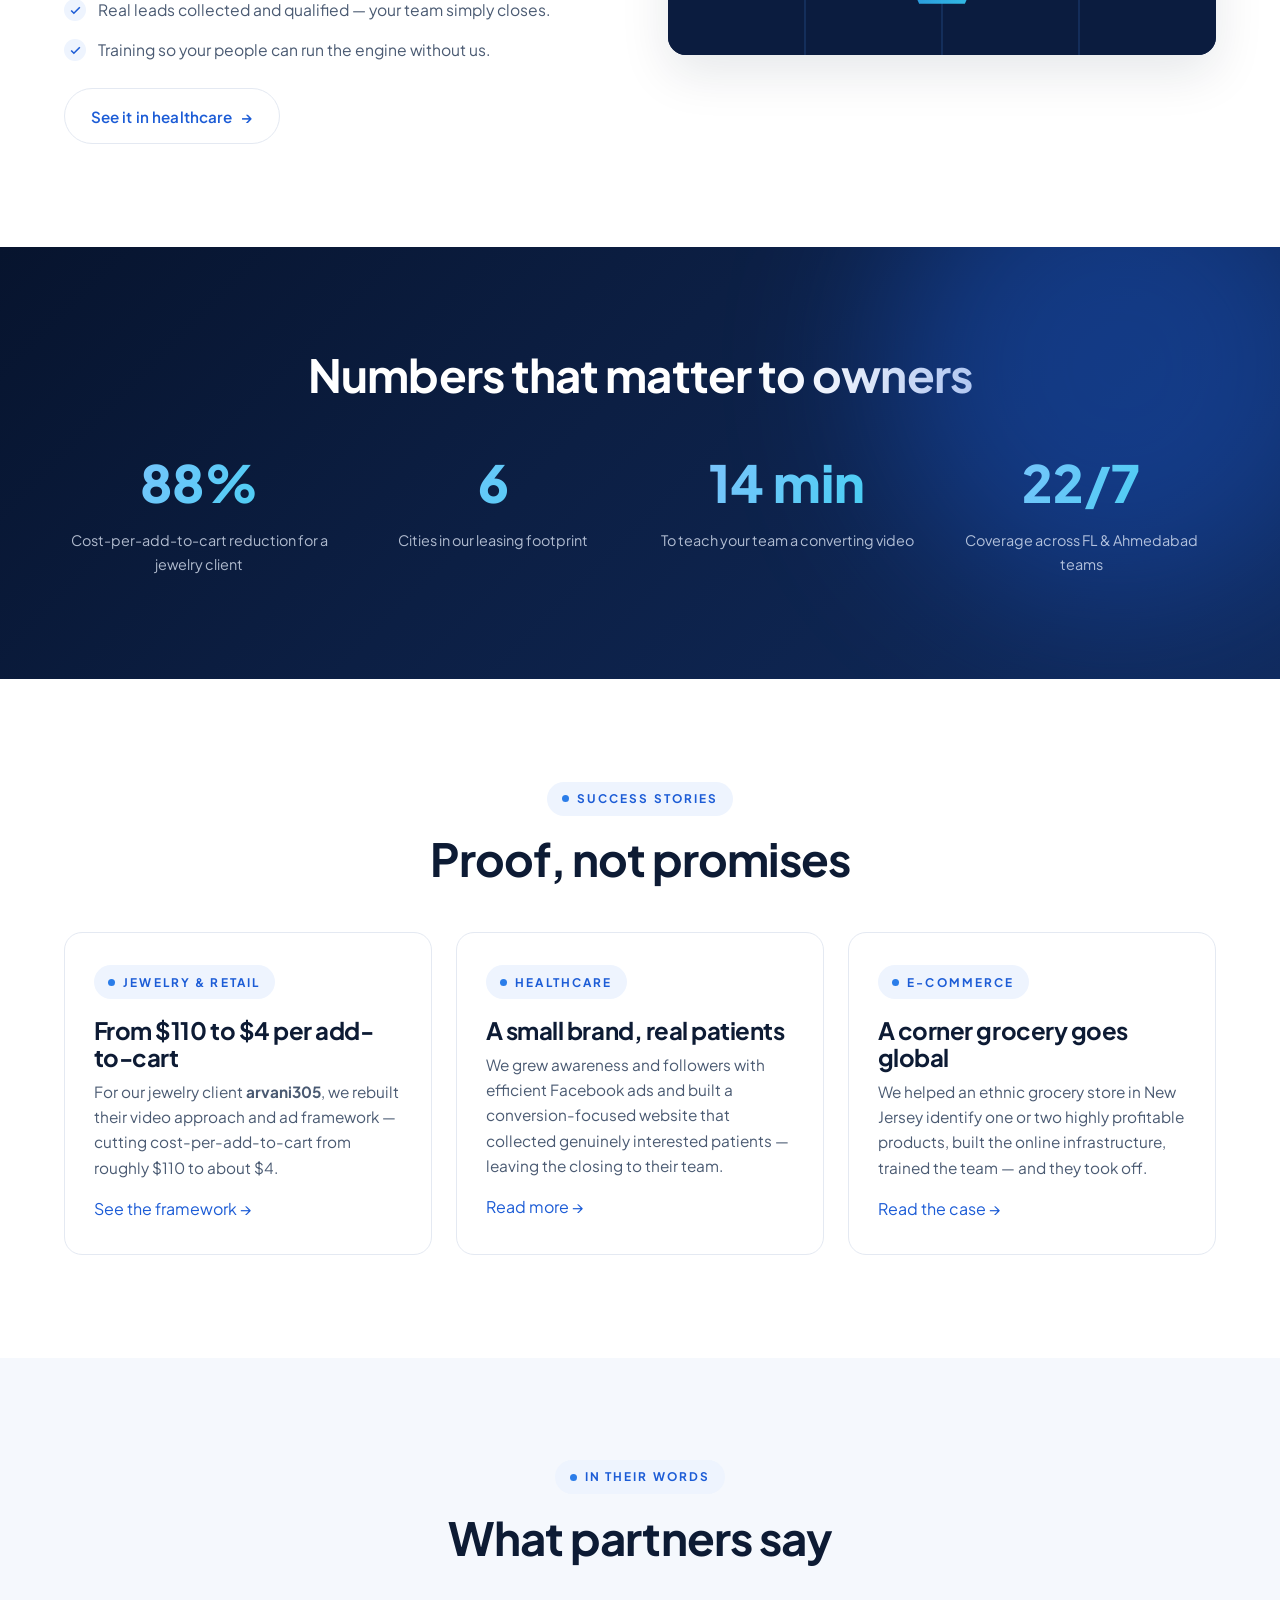
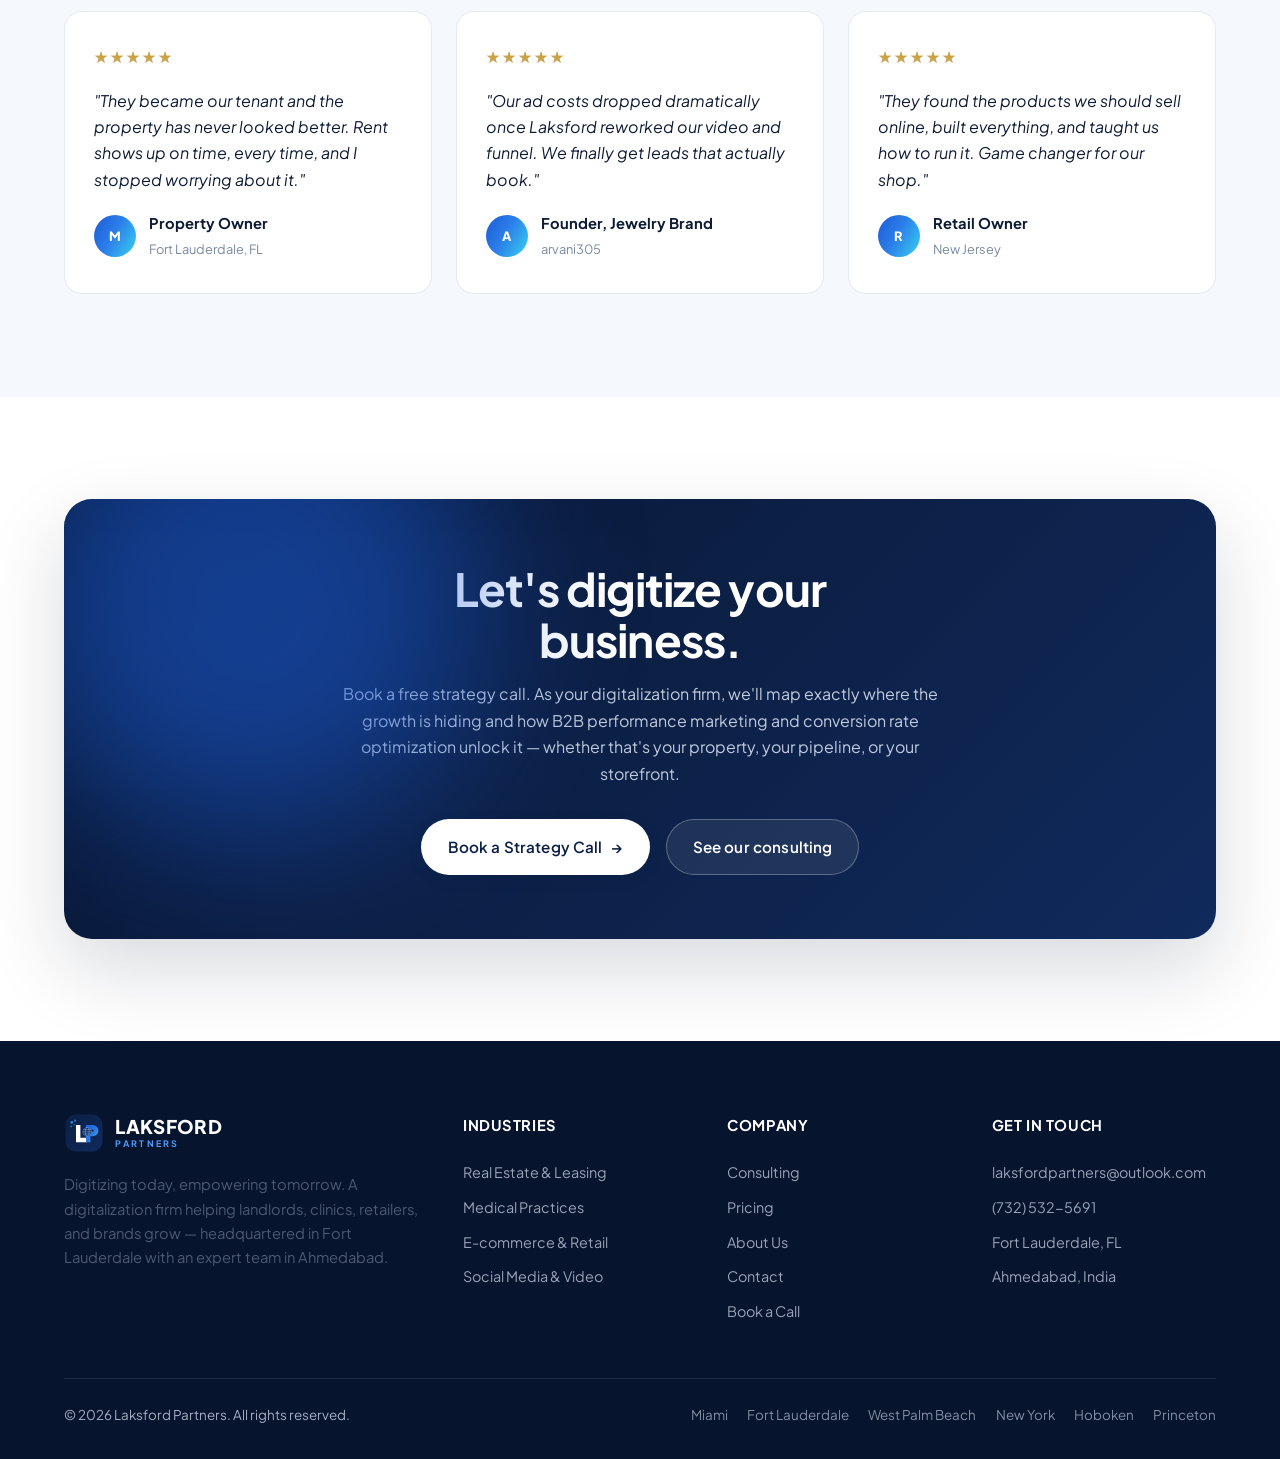
==== commit 118ef26c: "Add files via upload" ====
--- a/index.html
+++ b/index.html
@@ -1,742 +1,405 @@
 <!DOCTYPE html>
 <html lang="en">
 <head>
-<meta charset="UTF-8" />
-<meta name="viewport" content="width=device-width, initial-scale=1.0" />
-<title>Agent Command Center — Luxor Royal Holdings</title>
-<link rel="preconnect" href="https://fonts.googleapis.com" />
-<link rel="preconnect" href="https://fonts.gstatic.com" crossorigin />
-<link href="https://fonts.googleapis.com/css2?family=Orbitron:wght@500;700;900&family=Rajdhani:wght@400;500;600;700&family=Share+Tech+Mono&display=swap" rel="stylesheet" />
-<style>
-/* ============================================================
-   AGENT COMMAND CENTER — node-graph "second brain" dashboard
-   Single self-contained file. Only external dep = Google Fonts.
-   ============================================================ */
-
-:root{
-  --bg:#05060a;
-  --bg2:#0a0e18;
-  --amber:#ffb347;
-  --amber-bright:#ffd27a;
-  --cyan:#39e0ff;
-  --cyan-dim:#1b8aa6;
-  --green:#3dffa6;
-  --red:#ff5a6e;
-  --text:#e8eef7;
-  --text-dim:#8ea0b8;
-  --line:#1c2740;
-  --card:rgba(12,18,32,0.92);
-}
-
-*{box-sizing:border-box;}
-html,body{margin:0;padding:0;height:100%;}
-body{
-  background:radial-gradient(1200px 800px at 50% 38%, #0d1424 0%, var(--bg2) 45%, var(--bg) 100%);
-  color:var(--text);
-  font-family:'Rajdhani',system-ui,sans-serif;
-  overflow:hidden;
-}
-
-/* subtle grid + particle backdrop */
-#bg-grid{position:fixed;inset:0;z-index:0;pointer-events:none;
-  background-image:
-    linear-gradient(rgba(57,224,255,0.04) 1px, transparent 1px),
-    linear-gradient(90deg, rgba(57,224,255,0.04) 1px, transparent 1px);
-  background-size:46px 46px;
-  mask-image:radial-gradient(circle at 50% 45%, black 0%, transparent 78%);
-}
-#bg-particles{position:fixed;inset:0;z-index:0;pointer-events:none;}
-
-/* ---------- header ---------- */
-header{
-  position:fixed;top:0;left:0;right:0;z-index:30;
-  display:flex;align-items:center;justify-content:space-between;
-  gap:12px;padding:14px 22px;
-  background:linear-gradient(180deg, rgba(5,6,10,0.92), rgba(5,6,10,0.0));
-  pointer-events:none;
-}
-header .left{pointer-events:auto;}
-header h1{
-  font-family:'Orbitron',sans-serif;font-weight:900;
-  font-size:20px;letter-spacing:3px;margin:0;
-  color:var(--amber-bright);
-  text-shadow:0 0 14px rgba(255,179,71,0.55);
-}
-header .sub{font-size:12px;letter-spacing:5px;color:var(--cyan);
-  text-shadow:0 0 10px rgba(57,224,255,0.4);margin-top:2px;}
-header .right{pointer-events:auto;text-align:right;display:flex;flex-direction:column;gap:4px;align-items:flex-end;}
-#clock{font-family:'Share Tech Mono',monospace;font-size:15px;color:var(--text);letter-spacing:1px;}
-#sys-status{
-  font-family:'Orbitron',sans-serif;font-weight:700;font-size:12px;letter-spacing:2px;
-  padding:4px 12px;border-radius:20px;border:1px solid var(--green);
-  color:var(--green);box-shadow:0 0 12px rgba(61,255,166,0.25) inset, 0 0 10px rgba(61,255,166,0.18);
-}
-#sys-status.attention{border-color:var(--amber);color:var(--amber-bright);
-  box-shadow:0 0 14px rgba(255,179,71,0.3) inset, 0 0 14px rgba(255,179,71,0.25);
-  animation:sysblink 1.6s ease-in-out infinite;}
-@keyframes sysblink{0%,100%{opacity:1;}50%{opacity:0.6;}}
-
-/* ---------- graph stage ---------- */
-#stage{position:fixed;inset:0;z-index:10;}
-#graph{width:100%;height:100%;display:block;}
-
-/* node detail card */
-#detail{
-  position:fixed;z-index:40;width:340px;max-width:88vw;
-  background:var(--card);border:1px solid var(--line);
-  border-radius:14px;padding:18px 18px 16px;
-  box-shadow:0 0 0 1px rgba(57,224,255,0.08), 0 18px 50px rgba(0,0,0,0.6), 0 0 30px rgba(57,224,255,0.12);
-  backdrop-filter:blur(8px);
-  opacity:0;transform:translateY(8px) scale(0.98);pointer-events:none;
-  transition:opacity .18s ease, transform .18s ease;
-}
-#detail.show{opacity:1;transform:translateY(0) scale(1);pointer-events:auto;}
-#detail .dh{display:flex;align-items:center;gap:10px;margin-bottom:8px;}
-#detail .dot{width:11px;height:11px;border-radius:50%;flex:0 0 auto;box-shadow:0 0 10px currentColor;}
-#detail h3{font-family:'Orbitron',sans-serif;font-size:15px;letter-spacing:1px;margin:0;color:var(--amber-bright);}
-#detail .badge{margin-left:auto;font-family:'Share Tech Mono',monospace;font-size:11px;
-  padding:2px 8px;border-radius:10px;border:1px solid currentColor;letter-spacing:1px;}
-#detail .desc{font-size:13.5px;color:var(--text-dim);line-height:1.4;margin:6px 0 12px;}
-#detail .row{display:flex;justify-content:space-between;gap:10px;font-size:13px;
-  padding:6px 0;border-top:1px solid rgba(28,39,64,0.7);}
-#detail .row .k{color:var(--cyan);letter-spacing:1px;text-transform:uppercase;font-size:11px;font-weight:600;}
-#detail .row .v{color:var(--text);text-align:right;font-family:'Share Tech Mono',monospace;font-size:12px;}
-#detail .result{margin-top:10px;font-size:13px;line-height:1.45;color:var(--text);
-  background:rgba(57,224,255,0.05);border-left:2px solid var(--cyan);padding:8px 10px;border-radius:0 8px 8px 0;}
-#detail .pending-flag{margin-top:10px;font-size:12px;font-weight:700;letter-spacing:1px;color:var(--amber-bright);
-  display:flex;align-items:center;gap:6px;}
-#detail .close{position:absolute;top:10px;right:12px;cursor:pointer;color:var(--text-dim);
-  font-size:18px;line-height:1;background:none;border:none;pointer-events:auto;}
-#detail .close:hover{color:var(--text);}
-
-/* ---------- action queue ---------- */
-#queue{
-  position:fixed;z-index:25;right:18px;bottom:18px;width:320px;max-width:90vw;
-  background:var(--card);border:1px solid var(--line);border-radius:14px;
-  box-shadow:0 14px 40px rgba(0,0,0,0.55);backdrop-filter:blur(8px);
-  overflow:hidden;transition:transform .25s ease;
-}
-#queue .qh{display:flex;align-items:center;gap:8px;padding:11px 14px;
-  background:linear-gradient(90deg, rgba(255,179,71,0.12), rgba(255,179,71,0.02));
-  border-bottom:1px solid var(--line);cursor:pointer;}
-#queue .qh .ttl{font-family:'Orbitron',sans-serif;font-size:12.5px;letter-spacing:2px;color:var(--amber-bright);}
-#queue .qh .count{margin-left:auto;font-family:'Share Tech Mono',monospace;font-size:12px;
-  background:var(--amber);color:#1a1206;font-weight:700;border-radius:10px;padding:1px 8px;}
-#queue .qh .count.zero{background:var(--green);}
-#queue .qbody{max-height:46vh;overflow-y:auto;}
-#queue.collapsed .qbody{display:none;}
-.qitem{padding:10px 14px;border-bottom:1px solid rgba(28,39,64,0.6);display:flex;gap:10px;}
-.qitem:last-child{border-bottom:none;}
-.qitem .pri{font-family:'Share Tech Mono',monospace;font-size:9.5px;font-weight:700;letter-spacing:1px;
-  padding:2px 6px;border-radius:6px;height:fit-content;flex:0 0 auto;}
-.qitem .pri.HIGH{background:rgba(255,90,110,0.16);color:var(--red);border:1px solid var(--red);}
-.qitem .pri.MEDIUM{background:rgba(255,179,71,0.16);color:var(--amber-bright);border:1px solid var(--amber);}
-.qitem .pri.LOW{background:rgba(57,224,255,0.14);color:var(--cyan);border:1px solid var(--cyan-dim);}
-.qitem .qt{font-size:13px;font-weight:600;color:var(--text);line-height:1.3;cursor:pointer;}
-.qitem .qd{font-size:12px;color:var(--text-dim);line-height:1.35;margin-top:2px;}
-.qempty{padding:16px 14px;font-size:13px;color:var(--text-dim);text-align:center;}
-
-/* ---------- footer / refresh bar ---------- */
-#footbar{position:fixed;z-index:25;left:18px;bottom:18px;
-  display:flex;align-items:center;gap:12px;
-  font-family:'Share Tech Mono',monospace;font-size:11.5px;color:var(--text-dim);
-  background:rgba(10,14,24,0.7);border:1px solid var(--line);border-radius:10px;padding:7px 12px;backdrop-filter:blur(6px);}
-#footbar #updated{letter-spacing:0.5px;}
-#refreshBtn{background:none;border:1px solid var(--cyan-dim);color:var(--cyan);
-  font-family:'Rajdhani',sans-serif;font-weight:600;letter-spacing:1px;font-size:12px;
-  border-radius:8px;padding:4px 12px;cursor:pointer;transition:all .15s;}
-#refreshBtn:hover{background:rgba(57,224,255,0.12);box-shadow:0 0 12px rgba(57,224,255,0.25);}
-#refreshBtn.spin{opacity:0.6;pointer-events:none;}
-
-/* ---------- error / awaiting banner ---------- */
-#banner{position:fixed;z-index:28;top:74px;left:50%;transform:translateX(-50%);
-  background:rgba(255,90,110,0.12);border:1px solid var(--red);color:#ffd0d6;
-  padding:8px 16px;border-radius:10px;font-size:13px;letter-spacing:0.5px;display:none;}
-#banner.show{display:block;}
-
-/* ---------- password gate ---------- */
-#gate{position:fixed;inset:0;z-index:100;display:flex;align-items:center;justify-content:center;
-  background:radial-gradient(800px 600px at 50% 40%, #0c1322 0%, #05060a 80%);}
-#gate.hidden{display:none;}
-#gate .box{width:360px;max-width:90vw;text-align:center;padding:30px 28px;
-  background:var(--card);border:1px solid var(--line);border-radius:16px;
-  box-shadow:0 0 40px rgba(57,224,255,0.12), 0 20px 60px rgba(0,0,0,0.6);}
-#gate .ring{width:64px;height:64px;margin:0 auto 14px;border-radius:50%;
-  border:2px solid var(--amber);box-shadow:0 0 24px rgba(255,179,71,0.5), 0 0 24px rgba(255,179,71,0.3) inset;
-  display:flex;align-items:center;justify-content:center;font-size:26px;color:var(--amber-bright);
-  animation:pulsering 2.4s ease-in-out infinite;}
-@keyframes pulsering{0%,100%{box-shadow:0 0 24px rgba(255,179,71,0.5), 0 0 24px rgba(255,179,71,0.3) inset;}
-  50%{box-shadow:0 0 38px rgba(255,179,71,0.8), 0 0 30px rgba(255,179,71,0.45) inset;}}
-#gate h2{font-family:'Orbitron',sans-serif;font-size:17px;letter-spacing:2px;color:var(--amber-bright);margin:0 0 4px;}
-#gate p{font-size:12.5px;color:var(--text-dim);letter-spacing:1px;margin:0 0 18px;}
-#gate input{width:100%;padding:11px 14px;background:#0a0f1a;border:1px solid var(--line);border-radius:9px;
-  color:var(--text);font-family:'Share Tech Mono',monospace;font-size:14px;letter-spacing:2px;text-align:center;}
-#gate input:focus{outline:none;border-color:var(--cyan);box-shadow:0 0 14px rgba(57,224,255,0.25);}
-#gate button{margin-top:12px;width:100%;padding:11px;background:linear-gradient(90deg,var(--amber),var(--amber-bright));
-  border:none;border-radius:9px;color:#1a1206;font-family:'Orbitron',sans-serif;font-weight:700;letter-spacing:2px;
-  font-size:13px;cursor:pointer;transition:filter .15s;}
-#gate button:hover{filter:brightness(1.08);}
-#gate .err{color:var(--red);font-size:12px;height:16px;margin-top:8px;letter-spacing:1px;}
-#gate .note{margin-top:16px;font-size:10.5px;color:#5d6c84;line-height:1.4;letter-spacing:0.5px;}
-
-/* ---------- responsive ---------- */
-@media (max-width:720px){
-  header{flex-direction:column;align-items:flex-start;gap:6px;padding:10px 14px;}
-  header .right{align-items:flex-start;text-align:left;}
-  header h1{font-size:16px;letter-spacing:2px;}
-  #queue{left:10px;right:10px;width:auto;bottom:10px;}
-  #footbar{left:10px;bottom:auto;top:auto;position:fixed;bottom:calc(46vh + 70px);}
-  #detail{left:50% !important;top:auto !important;bottom:calc(46vh + 70px);transform:translateX(-50%);}
-  #detail.show{transform:translateX(-50%) translateY(0);}
-}
-</style>
+<meta charset="UTF-8">
+<meta name="viewport" content="width=device-width, initial-scale=1.0">
+<title>Digitalization Firm | B2B Performance Marketing &amp; Automation | Laksford Partners</title>
+<meta name="description" content="Laksford Partners is a digitalization firm delivering B2B performance marketing, omnichannel business automation, and conversion rate optimization for Fort Lauderdale businesses ready to grow revenue.">
+<link rel="canonical" href="https://laksford.com/">
+<meta property="og:title" content="Digitalization Firm | B2B Performance Marketing &amp; Automation | Laksford Partners">
+<meta property="og:description" content="A digitalization firm delivering B2B performance marketing infrastructure, omnichannel business automation, and conversion rate optimization for Fort Lauderdale and beyond.">
+<meta property="og:type" content="website">
+<meta property="og:url" content="https://laksford.com/">
+<meta property="og:site_name" content="Laksford Partners">
+<meta property="og:image" content="https://laksford.com/og-image.jpg">
+<meta name="twitter:card" content="summary_large_image">
+<meta name="twitter:title" content="Digitalization Firm | B2B Performance Marketing &amp; Automation | Laksford Partners">
+<meta name="twitter:description" content="A digitalization firm delivering B2B performance marketing, omnichannel business automation, and conversion rate optimization for local businesses.">
+<meta name="twitter:image" content="https://laksford.com/og-image.jpg">
+<link rel="preconnect" href="https://fonts.googleapis.com">
+<link rel="preconnect" href="https://fonts.gstatic.com" crossorigin>
+<link href="https://fonts.googleapis.com/css2?family=Plus+Jakarta+Sans:wght@400;500;600;700;800&display=swap" rel="stylesheet">
+<link rel="icon" href="assets/logo.svg" type="image/svg+xml">
+<link rel="stylesheet" href="assets/css/style.css">
 </head>
 <body>
 
-<!-- ============================================================
-     LIGHT UX PASSWORD GATE — NOT REAL SECURITY.
-     This page and agents_status.json are public static files on
-     GitHub Pages. Anyone can view-source or fetch the JSON directly.
-     The gate only keeps casual passers-by out of the visual. That
-     is precisely WHY no raw customer PII may ever go in the JSON.
-     Change this before sharing. For true privacy use a real-auth host.
-     ============================================================ -->
-<script>
-  const DASHBOARD_PASSWORD = "CHANGEME";
-</script>
-
-<div id="bg-grid"></div>
-<canvas id="bg-particles"></canvas>
-
-<header>
-  <div class="left">
-    <h1>AGENT COMMAND CENTER</h1>
-    <div class="sub">LUXOR ROYAL HOLDINGS</div>
-  </div>
-  <div class="right">
-    <div id="clock">--:--:--</div>
-    <div id="sys-status">SYSTEM NOMINAL</div>
+<!-- NAV -->
+<header class="nav">
+  <div class="wrap nav-inner">
+    <a class="brand" href="index.html">
+      <img class="logo-svg" src="assets/logo.svg" alt="Laksford Partners">
+      <span class="brand-text"><span class="brand-name">LAKSFORD</span><span class="brand-sub">Partners</span></span>
+    </a>
+    <nav>
+      <ul class="nav-links">
+        <li><a href="index.html">Home</a></li>
+        <li class="has-drop">
+          <a href="#industries">Industries ▾</a>
+          <div class="drop">
+            <a href="real-estate.html">Real Estate &amp; Leasing<span>Guaranteed rent, hands-off ownership</span></a>
+            <a href="medical-practices.html">Medical Practices<span>Patient growth that converts</span></a>
+            <a href="ecommerce.html">E-commerce &amp; Retail<span>Local store to global brand</span></a>
+            <a href="social-media.html">Social Media &amp; Video<span>Content that drives sales</span></a>
+          </div>
+        </li>
+        <li><a href="consulting.html">Consulting</a></li>
+      <li><a href="pricing.html">Pricing</a></li>
+        <li><a href="about.html">About</a></li>
+        <li><a href="contact.html">Contact</a></li>
+      </ul>
+    </nav>
+    <div class="nav-cta">
+      <a class="btn btn-primary" href="contact.html">Book a Strategy Call</a>
+      <button class="hamburger" aria-label="Menu"><span></span><span></span><span></span></button>
+    </div>
   </div>
 </header>
 
-<div id="banner"></div>
-
-<div id="stage">
-  <svg id="graph" preserveAspectRatio="xMidYMid meet" xmlns="http://www.w3.org/2000/svg"></svg>
+<div class="mobile-menu">
+  <button class="mobile-close" aria-label="Close">&times;</button>
+  <a href="index.html">Home</a>
+  <a href="real-estate.html">Real Estate</a>
+  <a href="medical-practices.html">Medical Practices</a>
+  <a href="ecommerce.html">E-commerce</a>
+  <a href="social-media.html">Social Media</a>
+  <a href="consulting.html">Consulting</a>
+  <a href="pricing.html">Pricing</a>
+  <a href="about.html">About</a>
+  <a href="contact.html">Contact</a>
 </div>
 
-<div id="detail">
-  <button class="close" aria-label="close">&times;</button>
-  <div class="dh">
-    <span class="dot"></span>
-    <h3 id="d-name">—</h3>
-    <span class="badge" id="d-badge">—</span>
-  </div>
-  <div class="desc" id="d-desc">—</div>
-  <div class="row"><span class="k">Schedule</span><span class="v" id="d-sched">—</span></div>
-  <div class="row"><span class="k">Last Run</span><span class="v" id="d-last">—</span></div>
-  <div class="row"><span class="k">Next Run</span><span class="v" id="d-next">—</span></div>
-  <div class="result" id="d-result">—</div>
-  <div class="pending-flag" id="d-pending" style="display:none">&#9888; Action items pending review</div>
-</div>
-
-<div id="queue">
-  <div class="qh" id="qhead">
-    <span class="ttl">ACTION QUEUE</span>
-    <span class="count" id="qcount">0</span>
-  </div>
-  <div class="qbody" id="qbody"></div>
-</div>
-
-<div id="footbar">
-  <span id="updated">awaiting data…</span>
-  <button id="refreshBtn">&#8635; REFRESH</button>
-</div>
-
-<!-- ---------- password gate overlay ---------- -->
-<div id="gate">
-  <div class="box">
-    <div class="ring">&#9750;</div>
-    <h2>NEURAL LINK LOCKED</h2>
-    <p>ENTER ACCESS KEY</p>
-    <input id="gate-input" type="password" autocomplete="off" placeholder="••••••••" />
-    <button id="gate-btn">CONNECT</button>
-    <div class="err" id="gate-err"></div>
-    <div class="note">Light access gate only — not real security. This dashboard and its
-      data file are public static files; no customer PII is stored here.</div>
-  </div>
-</div>
-
-<script>
-/* ============================================================
-   CONFIG
-   ============================================================ */
-const DATA_FILE = "agents_status.json";   // sibling file, relative name
-const REFRESH_MS = 60000;                  // auto-refresh every 60s
-
-let DATA = null;
-let nodes = [];          // computed render nodes {agent, x, y, r, color}
-let brain = {x:0,y:0,r:0};
-let selectedId = null;
-let hoverId = null;
-let W = 0, H = 0;
-let t0 = performance.now();
-
-const svg = document.getElementById("graph");
-const SVGNS = "http://www.w3.org/2000/svg";
-
-/* ============================================================
-   PASSWORD GATE
-   ============================================================ */
-const gate = document.getElementById("gate");
-const gateInput = document.getElementById("gate-input");
-const gateErr = document.getElementById("gate-err");
-function tryUnlock(){
-  if(gateInput.value === DASHBOARD_PASSWORD){
-    gate.classList.add("hidden");
-    boot();
-  } else {
-    gateErr.textContent = "ACCESS DENIED";
-    gateInput.value = "";
-    gateInput.focus();
-  }
+<!-- HERO -->
+<section class="hero">
+  <div class="hero-glow g1"></div>
+  <div class="hero-glow g2"></div>
+  <canvas id="hero-canvas"></canvas>
+  <div class="wrap">
+    <div class="hero-copy">
+      <span class="hero-eyebrow">Digitalization Firm · B2B Performance Marketing &amp; Automation</span>
+      <h1>We turn local businesses into <span class="gradient-text">digital-first</span> enterprises.</h1>
+      <p>Laksford Partners is a digitalization firm for landlords, medical practices, retailers, and brands. We build B2B performance marketing infrastructure, omnichannel business automation, and conversion rate optimization (CRO) that turn attention into revenue.</p>
+      <div class="hero-btns">
+        <a class="btn btn-primary" href="contact.html">Book a Strategy Call <span class="arrow">→</span></a>
+        <a class="btn btn-ghost" href="#industries">Explore Industries</a>
+      </div>
+      <div class="hero-stats">
+        <div class="stat"><strong><span data-count="6">0</span></strong><span>Markets served</span></div>
+        <div class="stat"><strong><span data-count="2" data-prefix="$">0</span><span style="font-size:1.2rem">→$110</span></strong><span>Cost / add-to-cart cut</span></div>
+        <div class="stat"><strong><span data-count="2">0</span></strong><span>Continents, one team</span></div>
+      </div>
+    </div>
+    <div class="hero-visual">
+      <div class="orbit-wrap">
+        <div class="pulse-ring"></div>
+        <div class="globe-core"></div>
+        <svg class="globe-grid" role="img" aria-label="Global digitalization firm delivering omnichannel business automation across six markets" viewBox="0 0 200 200" fill="none" stroke="rgba(140,192,255,.55)" stroke-width="1">
+          <title>Global digitalization and omnichannel business automation network</title>
+          <circle cx="100" cy="100" r="98"/>
+          <ellipse cx="100" cy="100" rx="45" ry="98"/>
+          <ellipse cx="100" cy="100" rx="80" ry="98"/>
+          <line x1="2" y1="100" x2="198" y2="100"/>
+          <line x1="14" y1="55" x2="186" y2="55"/>
+          <line x1="14" y1="145" x2="186" y2="145"/>
+        </svg>
+        <div class="orbit o1"><span class="node"></span></div>
+        <div class="orbit o2"><span class="node"></span></div>
+      </div>
+    </div>
+  </div>
+</section>
+
+<!-- TRUST BAR -->
+<section class="trustbar">
+  <div class="wrap">
+    <p>Trusted across</p>
+    <div class="trust-items">
+      <span>Real Estate</span><span>Healthcare</span><span>E-commerce</span><span>Jewelry &amp; Retail</span><span>Pharma</span>
+    </div>
+  </div>
+</section>
+
+<!-- INTRO / VALUE -->
+<section class="section" id="approach">
+  <div class="wrap">
+    <div class="section-head center reveal">
+      <span class="eyebrow">What we do</span>
+      <h2>Omnichannel business automation, end to end</h2>
+      <p class="lead" style="margin:1rem auto 0">Most firms hand you a logo or a report and leave. As a digitalization firm, we design the system, build the B2B performance marketing infrastructure, run it, and teach your team to own it — so growth keeps compounding after we're done.</p>
+    </div>
+    <div class="grid g-4" style="margin-top:3rem">
+      <div class="card reveal">
+        <div class="ic"><svg aria-hidden="true" viewBox="0 0 24 24" fill="none" stroke="currentColor" stroke-width="2"><path d="M3 9l9-7 9 7v11a2 2 0 0 1-2 2H5a2 2 0 0 1-2-2z"/><path d="M9 22V12h6v10"/></svg></div>
+        <h3>Property Leasing</h3>
+        <p>Guaranteed rent, hotel-grade upkeep, and zero hassle. We become your tenant and treat your asset better than you would.</p>
+      </div>
+      <div class="card reveal d1">
+        <div class="ic"><svg aria-hidden="true" viewBox="0 0 24 24" fill="none" stroke="currentColor" stroke-width="2"><path d="M3 3v18h18"/><path d="M7 14l4-4 3 3 5-6"/></svg></div>
+        <h3>Performance Marketing</h3>
+        <p>B2B performance marketing infrastructure and Facebook &amp; Instagram ads engineered for real conversions — not vanity metrics. We collect interested buyers; your team closes.</p>
+      </div>
+      <div class="card reveal d2">
+        <div class="ic"><svg aria-hidden="true" viewBox="0 0 24 24" fill="none" stroke="currentColor" stroke-width="2"><rect x="2" y="4" width="20" height="14" rx="2"/><path d="m10 9 5 3-5 3z"/></svg></div>
+        <h3>Video That Converts</h3>
+        <p>In 15 minutes on Zoom we teach your team to shoot content that slashes cost-per-result — conversion rate optimization (CRO) built into every frame.</p>
+      </div>
+      <div class="card reveal d3">
+        <div class="ic"><svg aria-hidden="true" viewBox="0 0 24 24" fill="none" stroke="currentColor" stroke-width="2"><circle cx="12" cy="12" r="10"/><path d="M2 12h20M12 2a15 15 0 0 1 0 20 15 15 0 0 1 0-20"/></svg></div>
+        <h3>Go Global</h3>
+        <p>Turn a single retail location into a worldwide store with omnichannel business automation. We set up the infrastructure and manage the accounts end to end.</p>
+      </div>
+    </div>
+  </div>
+</section>
+
+<!-- INDUSTRIES -->
+<section class="section" id="industries" style="background:var(--bg-soft)">
+  <div class="wrap">
+    <div class="section-head center reveal">
+      <span class="eyebrow">Industries</span>
+      <h2>Built for the businesses we know best</h2>
+      <p class="lead" style="margin:1rem auto 0">Deep digitalization playbooks — B2B performance marketing and conversion rate optimization for the sectors where we've already moved the needle.</p>
+    </div>
+    <div class="grid g-4" style="margin-top:3rem">
+      <a class="ind-card reveal" href="real-estate.html">
+        <div class="ind-bg" style="background:radial-gradient(circle at 70% 20%,#1c5cd6,#07142e)"></div>
+        <div class="ind-overlay"></div>
+        <div class="ind-ic"><svg aria-hidden="true" viewBox="0 0 24 24" fill="none" stroke="currentColor" stroke-width="2"><path d="M3 9l9-7 9 7v11a2 2 0 0 1-2 2H5a2 2 0 0 1-2-2z"/></svg></div>
+        <h3>Real Estate &amp; Leasing</h3>
+        <p>We lease your property, guarantee the rent, and keep it cleaner than ever.</p>
+        <span class="ind-link">Explore program →</span>
+      </a>
+      <a class="ind-card reveal d1" href="medical-practices.html">
+        <div class="ind-bg" style="background:radial-gradient(circle at 70% 20%,#2b7de9,#07142e)"></div>
+        <div class="ind-overlay"></div>
+        <div class="ind-ic"><svg aria-hidden="true" viewBox="0 0 24 24" fill="none" stroke="currentColor" stroke-width="2"><path d="M19 14c1.5-1.6 3-3.5 3-5.5A4.5 4.5 0 0 0 12 5 4.5 4.5 0 0 0 2 8.5C2 12 6 15 12 20c2.5-2 4.7-3.9 7-6z"/></svg></div>
+        <h3>Medical Practices</h3>
+        <p>Awareness, followers, and a website framework that delivers real patients.</p>
+        <span class="ind-link">See the results →</span>
+      </a>
+      <a class="ind-card reveal d2" href="ecommerce.html">
+        <div class="ind-bg" style="background:radial-gradient(circle at 70% 20%,#38d2f0,#07142e)"></div>
+        <div class="ind-overlay"></div>
+        <div class="ind-ic"><svg aria-hidden="true" viewBox="0 0 24 24" fill="none" stroke="currentColor" stroke-width="2"><circle cx="9" cy="21" r="1"/><circle cx="20" cy="21" r="1"/><path d="M1 1h4l2.7 13.4a2 2 0 0 0 2 1.6h9.7a2 2 0 0 0 2-1.6L23 6H6"/></svg></div>
+        <h3>E-commerce &amp; Retail</h3>
+        <p>From a local shop to a global storefront — built, trained, and managed.</p>
+        <span class="ind-link">See the case →</span>
+      </a>
+      <a class="ind-card reveal d3" href="social-media.html">
+        <div class="ind-bg" style="background:radial-gradient(circle at 70% 20%,#4f9bff,#07142e)"></div>
+        <div class="ind-overlay"></div>
+        <div class="ind-ic"><svg aria-hidden="true" viewBox="0 0 24 24" fill="none" stroke="currentColor" stroke-width="2"><rect x="2" y="4" width="20" height="14" rx="2"/><path d="m10 9 5 3-5 3z"/></svg></div>
+        <h3>Social Media &amp; Video</h3>
+        <p>We train your team to make videos that convert — fast, on Zoom.</p>
+        <span class="ind-link">See the framework →</span>
+      </a>
+    </div>
+  </div>
+</section>
+
+<!-- FEATURE: framework -->
+<section class="section">
+  <div class="wrap">
+    <div class="feature-row">
+      <div class="reveal">
+        <span class="eyebrow">The conversion engine</span>
+        <h2>We don't chase likes. We build conversion rate optimization pipelines.</h2>
+        <p class="lead" style="margin-top:1rem">Followers and impressions feel good but don't pay rent. Our conversion rate optimization (CRO) and B2B performance marketing infrastructure is engineered to capture genuinely interested people and hand them to your team ready to buy.</p>
+        <ul class="feature-list">
+          <li><span class="check"><svg aria-hidden="true" viewBox="0 0 24 24" fill="none" stroke="currentColor" stroke-width="3"><path d="M20 6 9 17l-5-5"/></svg></span> Websites with frameworks designed to convert, not just look pretty.</li>
+          <li><span class="check"><svg aria-hidden="true" viewBox="0 0 24 24" fill="none" stroke="currentColor" stroke-width="3"><path d="M20 6 9 17l-5-5"/></svg></span> Paid social that lowers cost-per-result instead of burning budget.</li>
+          <li><span class="check"><svg aria-hidden="true" viewBox="0 0 24 24" fill="none" stroke="currentColor" stroke-width="3"><path d="M20 6 9 17l-5-5"/></svg></span> Real leads collected and qualified — your team simply closes.</li>
+          <li><span class="check"><svg aria-hidden="true" viewBox="0 0 24 24" fill="none" stroke="currentColor" stroke-width="3"><path d="M20 6 9 17l-5-5"/></svg></span> Training so your people can run the engine without us.</li>
+        </ul>
+        <a class="btn btn-outline" href="medical-practices.html" style="margin-top:1.6rem">See it in healthcare <span class="arrow">→</span></a>
+      </div>
+      <div class="feature-visual reveal d1">
+        <svg role="img" aria-label="Conversion rate optimization funnel turning attention into interested buyers for B2B performance marketing" viewBox="0 0 480 360" preserveAspectRatio="xMidYMid slice" style="width:100%;height:100%">
+          <title>Conversion rate optimization funnel: attention to interested to buyers</title>
+          <defs><linearGradient id="fg1" x1="0" y1="0" x2="1" y2="1"><stop offset="0" stop-color="#1c5cd6"/><stop offset="1" stop-color="#38d2f0"/></linearGradient></defs>
+          <rect width="480" height="360" fill="#0b1c3f"/>
+          <g opacity=".25" stroke="#4f9bff"><path d="M0 90h480M0 180h480M0 270h480M120 0v360M240 0v360M360 0v360"/></g>
+          <!-- funnel -->
+          <path d="M90 70h300l-60 90H150z" fill="url(#fg1)" opacity=".9"/>
+          <path d="M150 175h180l-45 70H195z" fill="url(#fg1)" opacity=".7"/>
+          <path d="M195 260h90l-25 55h-40z" fill="url(#fg1)" opacity=".95"/>
+          <text x="240" y="120" fill="#fff" font-size="22" font-weight="700" text-anchor="middle" font-family="Plus Jakarta Sans">Attention</text>
+          <text x="240" y="218" fill="#fff" font-size="18" font-weight="700" text-anchor="middle" font-family="Plus Jakarta Sans">Interested</text>
+          <text x="240" y="296" fill="#07142e" font-size="15" font-weight="800" text-anchor="middle" font-family="Plus Jakarta Sans">Buyers</text>
+        </svg>
+      </div>
+    </div>
+  </div>
+</section>
+
+<!-- STATS BAND -->
+<section class="section stats-band">
+  <div class="hero-glow g1" style="top:-120px;right:-80px"></div>
+  <div class="wrap">
+    <div class="section-head center reveal" style="margin:0 auto 2.5rem">
+      <h2 style="color:#fff">Numbers that matter to owners</h2>
+    </div>
+    <div class="stats-grid">
+      <div class="reveal"><div class="num"><span data-count="96" data-suffix="%">0</span></div><div class="lbl">Cost-per-add-to-cart reduction for a jewelry client</div></div>
+      <div class="reveal d1"><div class="num"><span data-count="6">0</span></div><div class="lbl">Cities in our leasing footprint</div></div>
+      <div class="reveal d2"><div class="num"><span data-count="15" data-suffix=" min">0</span></div><div class="lbl">To teach your team a converting video</div></div>
+      <div class="reveal d3"><div class="num"><span data-count="24" data-suffix="/7">0</span></div><div class="lbl">Coverage across FL &amp; Ahmedabad teams</div></div>
+    </div>
+  </div>
+</section>
+
+<!-- SUCCESS STORIES -->
+<section class="section">
+  <div class="wrap">
+    <div class="section-head center reveal">
+      <span class="eyebrow">Success stories</span>
+      <h2>Proof, not promises</h2>
+    </div>
+    <div class="grid g-3" style="margin-top:3rem">
+      <div class="card reveal">
+        <span class="eyebrow">Jewelry &amp; Retail</span>
+        <h3>From $110 to $4 per add-to-cart</h3>
+        <p>For our jewelry client <strong>arvani305</strong>, we rebuilt their video approach and ad framework — cutting cost-per-add-to-cart from roughly $110 to about $4.</p>
+        <a class="ind-link" style="color:var(--blue-600);margin-top:1rem;display:inline-flex;gap:.4rem" href="social-media.html">See the framework →</a>
+      </div>
+      <div class="card reveal d1">
+        <span class="eyebrow">Healthcare</span>
+        <h3>A small brand, real patients</h3>
+        <p>We grew awareness and followers with efficient Facebook ads and built a conversion-focused website that collected genuinely interested patients — leaving the closing to their team.</p>
+        <a class="ind-link" style="color:var(--blue-600);margin-top:1rem;display:inline-flex;gap:.4rem" href="medical-practices.html">Read more →</a>
+      </div>
+      <div class="card reveal d2">
+        <span class="eyebrow">E-commerce</span>
+        <h3>A corner grocery goes global</h3>
+        <p>We helped an ethnic grocery store in New Jersey identify one or two highly profitable products, built the online infrastructure, trained the team — and they took off.</p>
+        <a class="ind-link" style="color:var(--blue-600);margin-top:1rem;display:inline-flex;gap:.4rem" href="ecommerce.html">Read the case →</a>
+      </div>
+    </div>
+  </div>
+</section>
+
+<!-- TESTIMONIALS -->
+<section class="section" style="background:var(--bg-soft)">
+  <div class="wrap">
+    <div class="section-head center reveal">
+      <span class="eyebrow">In their words</span>
+      <h2>What partners say</h2>
+    </div>
+    <div class="quote-grid" style="margin-top:3rem">
+      <div class="quote reveal">
+        <div class="stars">★★★★★</div>
+        <p>"They became our tenant and the property has never looked better. Rent shows up on time, every time, and I stopped worrying about it."</p>
+        <div class="who"><span class="av">M</span><div><strong>Property Owner</strong><span>Fort Lauderdale, FL</span></div></div>
+      </div>
+      <div class="quote reveal d1">
+        <div class="stars">★★★★★</div>
+        <p>"Our ad costs dropped dramatically once Laksford reworked our video and funnel. We finally get leads that actually book."</p>
+        <div class="who"><span class="av">A</span><div><strong>Founder, Jewelry Brand</strong><span>arvani305</span></div></div>
+      </div>
+      <div class="quote reveal d2">
+        <div class="stars">★★★★★</div>
+        <p>"They found the products we should sell online, built everything, and taught us how to run it. Game changer for our shop."</p>
+        <div class="who"><span class="av">R</span><div><strong>Retail Owner</strong><span>New Jersey</span></div></div>
+      </div>
+    </div>
+  </div>
+</section>
+
+<!-- CTA -->
+<section class="section">
+  <div class="wrap">
+    <div class="cta reveal">
+      <div class="hero-glow g1"></div>
+      <h2>Let's digitize your business.</h2>
+      <p>Book a free strategy call. As your digitalization firm, we'll map exactly where the growth is hiding and how B2B performance marketing and conversion rate optimization unlock it — whether that's your property, your pipeline, or your storefront.</p>
+      <div class="cta-btns">
+        <a class="btn btn-light" href="contact.html">Book a Strategy Call <span class="arrow">→</span></a>
+        <a class="btn btn-ghost" href="consulting.html">See our consulting</a>
+      </div>
+    </div>
+  </div>
+</section>
+
+<!-- FOOTER -->
+<footer class="site">
+  <div class="wrap">
+    <div class="foot-grid">
+      <div>
+        <a class="brand" href="index.html">
+          <img class="logo-svg" src="assets/logo.svg" alt="Laksford Partners" style="width:40px;height:40px">
+          <span class="brand-text"><span class="brand-name">LAKSFORD</span><span class="brand-sub">Partners</span></span>
+        </a>
+        <p class="f-about">Digitizing today, empowering tomorrow. A digitalization firm helping landlords, clinics, retailers, and brands grow — headquartered in Fort Lauderdale with an expert team in Ahmedabad.</p>
+      </div>
+      <div class="foot-col">
+        <h5>Industries</h5>
+        <a href="real-estate.html">Real Estate &amp; Leasing</a>
+        <a href="medical-practices.html">Medical Practices</a>
+        <a href="ecommerce.html">E-commerce &amp; Retail</a>
+        <a href="social-media.html">Social Media &amp; Video</a>
+      </div>
+      <div class="foot-col">
+        <h5>Company</h5>
+        <a href="consulting.html">Consulting</a>
+        <a href="pricing.html">Pricing</a>
+        <a href="about.html">About Us</a>
+        <a href="contact.html">Contact</a>
+        <a href="contact.html">Book a Call</a>
+      </div>
+      <div class="foot-col">
+        <h5>Get in touch</h5>
+        <a href="mailto:laksfordpartners@outlook.com">laksfordpartners@outlook.com</a>
+        <a href="tel:+17325325691">(732) 532-5691</a><a href="contact.html">Fort Lauderdale, FL</a>
+        <a href="contact.html">Ahmedabad, India</a>
+      </div>
+    </div>
+    <div class="foot-bottom">
+      <span>© <span data-year>2026</span> Laksford Partners. All rights reserved.</span>
+      <div class="locs"><span>Miami</span><span>Fort Lauderdale</span><span>West Palm Beach</span><span>New York</span><span>Hoboken</span><span>Princeton</span></div>
+    </div>
+  </div>
+</footer>
+
+<script src="assets/js/main.js"></script>
+<script type="application/ld+json">
+{
+  "@context": "https://schema.org",
+  "@graph": [
+    {
+      "@type": "Organization",
+      "@id": "https://laksford.com/#organization",
+      "name": "Laksford Partners",
+      "url": "https://laksford.com/",
+      "email": "laksfordpartners@outlook.com",
+      "telephone": "+17325325691",
+      "description": "Laksford Partners is a digitalization firm delivering B2B performance marketing infrastructure, omnichannel business automation, and conversion rate optimization for local businesses.",
+      "logo": "https://laksford.com/assets/logo.svg",
+      "image": "https://laksford.com/og-image.jpg",
+      "address": {
+        "@type": "PostalAddress",
+        "addressLocality": "Fort Lauderdale",
+        "addressRegion": "FL",
+        "addressCountry": "US"
+      },
+      "areaServed": [
+        { "@type": "City", "name": "Miami" },
+        { "@type": "City", "name": "Fort Lauderdale" },
+        { "@type": "City", "name": "West Palm Beach" },
+        { "@type": "City", "name": "New York" },
+        { "@type": "City", "name": "Hoboken" },
+        { "@type": "City", "name": "Princeton" }
+      ]
+    },
+    {
+      "@type": "WebSite",
+      "@id": "https://laksford.com/#website",
+      "url": "https://laksford.com/",
+      "name": "Laksford Partners",
+      "description": "Digitalization firm providing B2B performance marketing, omnichannel business automation, and conversion rate optimization.",
+      "publisher": { "@id": "https://laksford.com/#organization" }
+    }
+  ]
 }
-document.getElementById("gate-btn").addEventListener("click", tryUnlock);
-gateInput.addEventListener("keydown", e=>{ if(e.key==="Enter") tryUnlock(); });
-window.addEventListener("load", ()=>gateInput.focus());
-
-/* ============================================================
-   TIME HELPERS
-   ============================================================ */
-function relTime(iso){
-  if(!iso) return "—";
-  const d = new Date(iso);
-  if(isNaN(d)) return "—";
-  const diff = (d.getTime() - Date.now())/1000; // seconds; negative = past
-  const past = diff < 0;
-  let s = Math.abs(diff);
-  const units = [["d",86400],["h",3600],["m",60]];
-  for(const [label,sec] of units){
-    if(s >= sec){
-      const n = Math.floor(s/sec);
-      return past ? `${n}${label} ago` : `in ${n}${label}`;
-    }
-  }
-  const n = Math.max(0,Math.floor(s));
-  return past ? `${n}s ago` : `in ${n}s`;
-}
-function clockStr(){
-  const d = new Date();
-  const p = n => String(n).padStart(2,"0");
-  return `${p(d.getHours())}:${p(d.getMinutes())}:${p(d.getSeconds())}`;
-}
-
-/* ============================================================
-   STATUS -> COLOR
-   ============================================================ */
-function statusColor(agent){
-  const s = (agent.status||"").toUpperCase();
-  if(s === "ACTIVE") return getCSS("--green");
-  if(s === "PAUSED") return getCSS("--text-dim");
-  if(s === "ATTENTION") return getCSS("--red");
-  return getCSS("--cyan");
-}
-function getCSS(v){ return getComputedStyle(document.documentElement).getPropertyValue(v).trim(); }
-
-/* ============================================================
-   LAYOUT — radial around brain. Works for 1..N agents w/o overlap.
-   ============================================================ */
-function computeLayout(){
-  const stage = document.getElementById("stage").getBoundingClientRect();
-  W = stage.width; H = stage.height;
-  svg.setAttribute("viewBox", `0 0 ${W} ${H}`);
-  brain.x = W/2;
-  brain.y = H/2;
-  const minSide = Math.min(W,H);
-  brain.r = Math.max(34, Math.min(72, minSide*0.085));
-
-  nodes = [];
-  if(!DATA || !DATA.agents || !DATA.agents.length) return;
-
-  const agents = DATA.agents;
-  const n = agents.length;
-  // ring radius: keep nodes inside viewport, away from brain & header
-  const ring = Math.max(brain.r + 90, Math.min(minSide*0.36, (minSide/2) - 70));
-  const nodeR = Math.max(20, Math.min(40, (2*Math.PI*ring)/(n) * 0.16, minSide*0.05 + 14));
-  // start at top (-90deg) so first node sits above brain
-  const start = -Math.PI/2;
-  for(let i=0;i<n;i++){
-    const ang = start + (i * 2*Math.PI / n);
-    const x = brain.x + ring*Math.cos(ang);
-    const y = brain.y + ring*Math.sin(ang);
-    nodes.push({ agent:agents[i], x, y, r:nodeR, ang });
-  }
-}
-
-/* ============================================================
-   RENDER GRAPH (build SVG once per data/layout change)
-   ============================================================ */
-function el(tag, attrs){
-  const e = document.createElementNS(SVGNS, tag);
-  for(const k in attrs) e.setAttribute(k, attrs[k]);
-  return e;
-}
-
-function renderGraph(){
-  svg.innerHTML = "";
-  // defs: glow filters + gradients
-  const defs = el("defs",{});
-  defs.innerHTML = `
-    <filter id="glowSoft" x="-80%" y="-80%" width="260%" height="260%">
-      <feGaussianBlur stdDeviation="6" result="b"/>
-      <feMerge><feMergeNode in="b"/><feMergeNode in="SourceGraphic"/></feMerge>
-    </filter>
-    <filter id="glowBig" x="-120%" y="-120%" width="340%" height="340%">
-      <feGaussianBlur stdDeviation="14" result="b"/>
-      <feMerge><feMergeNode in="b"/><feMergeNode in="SourceGraphic"/></feMerge>
-    </filter>
-    <radialGradient id="brainGrad" cx="50%" cy="45%" r="60%">
-      <stop offset="0%" stop-color="#fff4d6"/>
-      <stop offset="35%" stop-color="#ffd27a"/>
-      <stop offset="75%" stop-color="#ffb347"/>
-      <stop offset="100%" stop-color="#a8651a"/>
-    </radialGradient>`;
-  svg.appendChild(defs);
-
-  if(!nodes.length){ return; }
-
-  const gLines = el("g",{}); svg.appendChild(gLines);
-  const gPulse = el("g",{}); svg.appendChild(gPulse);
-  const gNodes = el("g",{}); svg.appendChild(gNodes);
-
-  // connecting lines + flowing energy dots
-  nodes.forEach(nd=>{
-    const col = statusColor(nd.agent);
-    const line = el("line",{
-      x1:brain.x, y1:brain.y, x2:nd.x, y2:nd.y,
-      stroke:col, "stroke-width":1.6, "stroke-opacity":0.34,
-      filter:"url(#glowSoft)", "data-line":nd.agent.id
-    });
-    gLines.appendChild(line);
-    // 2 energy particles per wire
-    for(let k=0;k<2;k++){
-      const dot = el("circle",{ r:2.6, fill:col, filter:"url(#glowSoft)",
-        "data-flow":nd.agent.id, "data-phase":(k*0.5) });
-      gPulse.appendChild(dot);
-    }
-  });
-
-  // brain hub
-  const brainG = el("g",{ "data-brain":"1" });
-  brainG.appendChild(el("circle",{ cx:brain.x, cy:brain.y, r:brain.r*1.7,
-    fill:"none", stroke:"#ffb347", "stroke-opacity":0.16, "stroke-width":1, "data-halo":"1" }));
-  brainG.appendChild(el("circle",{ cx:brain.x, cy:brain.y, r:brain.r,
-    fill:"url(#brainGrad)", filter:"url(#glowBig)" }));
-  brainG.appendChild(el("circle",{ cx:brain.x, cy:brain.y, r:brain.r,
-    fill:"none", stroke:"#fff4d6", "stroke-opacity":0.5, "stroke-width":1 }));
-  const bt = el("text",{ x:brain.x, y:brain.y-2, "text-anchor":"middle",
-    "font-family":"Orbitron, sans-serif", "font-weight":"900",
-    "font-size": Math.max(11, brain.r*0.34), fill:"#241405", "letter-spacing":"1.5" });
-  bt.textContent = "THE BRAIN";
-  brainG.appendChild(bt);
-  const bs = el("text",{ x:brain.x, y:brain.y + brain.r*0.42, "text-anchor":"middle",
-    "font-family":"Share Tech Mono, monospace", "font-size": Math.max(8, brain.r*0.2),
-    fill:"#3a2206", id:"brain-stat" });
-  bs.textContent = "";
-  brainG.appendChild(bs);
-  svg.appendChild(brainG);
-
-  // agent nodes
-  nodes.forEach(nd=>{
-    const col = statusColor(nd.agent);
-    const g = el("g",{ "data-node":nd.agent.id, style:"cursor:pointer" });
-    // pending pulse ring
-    if(nd.agent.has_pending){
-      g.appendChild(el("circle",{ cx:nd.x, cy:nd.y, r:nd.r+6, fill:"none",
-        stroke:getCSS("--amber"), "stroke-width":2, "data-pendring":nd.agent.id }));
-    }
-    g.appendChild(el("circle",{ cx:nd.x, cy:nd.y, r:nd.r, fill:"#0a1018",
-      stroke:col, "stroke-width":2.4, filter:"url(#glowSoft)", "data-core":nd.agent.id }));
-    g.appendChild(el("circle",{ cx:nd.x, cy:nd.y, r:nd.r*0.5, fill:col,
-      "fill-opacity":0.85, filter:"url(#glowSoft)", "data-inner":nd.agent.id }));
-    // label below node
-    const label = shortLabel(nd.agent.name);
-    const lt = el("text",{ x:nd.x, y:nd.y + nd.r + 16, "text-anchor":"middle",
-      "font-family":"Rajdhani, sans-serif", "font-weight":"700", "font-size":13,
-      fill:"#e8eef7", "letter-spacing":"0.5" });
-    lt.textContent = label;
-    g.appendChild(lt);
-    const st = el("text",{ x:nd.x, y:nd.y + nd.r + 31, "text-anchor":"middle",
-      "font-family":"Share Tech Mono, monospace", "font-size":10,
-      fill:col, "letter-spacing":"1" });
-    st.textContent = (nd.agent.status||"").toUpperCase();
-    g.appendChild(st);
-
-    g.addEventListener("mouseenter", ()=>{ hoverId = nd.agent.id; if(!selectedId) openDetail(nd.agent.id, nd); });
-    g.addEventListener("mouseleave", ()=>{ hoverId = null; if(!selectedId) hideDetail(); });
-    g.addEventListener("click", (e)=>{ e.stopPropagation(); selectedId = nd.agent.id; openDetail(nd.agent.id, nd); });
-    gNodes.appendChild(g);
-  });
-}
-
-function shortLabel(name){
-  if(name.length <= 18) return name;
-  return name.slice(0,17) + "…";
-}
-
-/* ============================================================
-   ANIMATION LOOP — wire energy flow + pulsing
-   ============================================================ */
-function animate(){
-  const t = (performance.now() - t0)/1000;
-  // energy particles travel brain -> node
-  document.querySelectorAll("[data-flow]").forEach(dot=>{
-    const id = dot.getAttribute("data-flow");
-    const phase = parseFloat(dot.getAttribute("data-phase"));
-    const nd = nodes.find(n=>n.agent.id===id);
-    if(!nd) return;
-    let p = (t*0.35 + phase) % 1;            // 0..1 along the wire
-    const x = brain.x + (nd.x-brain.x)*p;
-    const y = brain.y + (nd.y-brain.y)*p;
-    dot.setAttribute("cx", x);
-    dot.setAttribute("cy", y);
-    dot.setAttribute("opacity", 0.35 + 0.65*Math.sin(p*Math.PI));
-  });
-  // brain halo breathe
-  const halo = svg.querySelector("[data-halo]");
-  if(halo){ halo.setAttribute("stroke-opacity", (0.10 + 0.10*Math.abs(Math.sin(t*0.8))).toFixed(3)); }
-  // node inner pulse (active steady glow, pending flag pulses harder)
-  nodes.forEach(nd=>{
-    const inner = svg.querySelector(`[data-inner="${cssEsc(nd.agent.id)}"]`);
-    if(inner){
-      const base = nd.agent.has_pending ? (0.5 + 0.5*Math.abs(Math.sin(t*2.4)))
-                                        : (0.7 + 0.18*Math.sin(t*1.3 + nd.ang));
-      inner.setAttribute("fill-opacity", base.toFixed(3));
-    }
-    const ring = svg.querySelector(`[data-pendring="${cssEsc(nd.agent.id)}"]`);
-    if(ring){
-      const o = 0.25 + 0.55*Math.abs(Math.sin(t*2.4));
-      ring.setAttribute("stroke-opacity", o.toFixed(3));
-      ring.setAttribute("r", nd.r + 6 + 3*Math.abs(Math.sin(t*2.4)));
-    }
-    // highlight hovered/selected core
-    const core = svg.querySelector(`[data-core="${cssEsc(nd.agent.id)}"]`);
-    if(core){
-      const active = (nd.agent.id===hoverId || nd.agent.id===selectedId);
-      core.setAttribute("stroke-width", active ? 3.6 : 2.4);
-    }
-  });
-  requestAnimationFrame(animate);
-}
-function cssEsc(s){ return (window.CSS && CSS.escape) ? CSS.escape(s) : s.replace(/[^a-zA-Z0-9_-]/g,"\\$&"); }
-
-/* ============================================================
-   DETAIL CARD
-   ============================================================ */
-const detail = document.getElementById("detail");
-function openDetail(id, nd){
-  const a = (DATA.agents||[]).find(x=>x.id===id);
-  if(!a) return;
-  const col = statusColor(a);
-  detail.querySelector(".dot").style.color = col;
-  detail.querySelector(".dot").style.background = col;
-  document.getElementById("d-name").textContent = a.name;
-  const badge = document.getElementById("d-badge");
-  badge.textContent = (a.status||"").toUpperCase();
-  badge.style.color = col;
-  document.getElementById("d-desc").textContent = a.description || "";
-  document.getElementById("d-sched").textContent = a.schedule_human || a.schedule_cron || "—";
-  document.getElementById("d-last").textContent = relTime(a.last_run);
-  document.getElementById("d-next").textContent = relTime(a.next_run);
-  document.getElementById("d-result").textContent = a.latest_result || "No result reported.";
-  document.getElementById("d-pending").style.display = a.has_pending ? "flex" : "none";
-
-  // position near node, clamped to viewport
-  positionDetail(nd);
-  detail.classList.add("show");
-}
-function positionDetail(nd){
-  if(!nd){ return; }
-  const cardW = detail.offsetWidth || 340;
-  const cardH = detail.offsetHeight || 260;
-  let left = nd.x + nd.r + 18;
-  let top = nd.y - cardH/2;
-  if(left + cardW > window.innerWidth - 12) left = nd.x - nd.r - 18 - cardW;
-  if(left < 12) left = 12;
-  top = Math.max(74, Math.min(top, window.innerHeight - cardH - 12));
-  // mobile rule handled in CSS overrides left/bottom; only set inline on wide screens
-  if(window.innerWidth > 720){
-    detail.style.left = left + "px";
-    detail.style.top = top + "px";
-    detail.style.bottom = "auto";
-  }
-}
-function hideDetail(){ detail.classList.remove("show"); }
-detail.querySelector(".close").addEventListener("click", ()=>{ selectedId=null; hideDetail(); });
-document.getElementById("stage").addEventListener("click", ()=>{ selectedId=null; hideDetail(); });
-
-/* ============================================================
-   ACTION QUEUE + HEADER STATUS
-   ============================================================ */
-function renderQueue(){
-  const items = (DATA && DATA.action_items) || [];
-  const body = document.getElementById("qbody");
-  const count = document.getElementById("qcount");
-  count.textContent = items.length;
-  count.classList.toggle("zero", items.length===0);
-  body.innerHTML = "";
-  if(!items.length){
-    body.innerHTML = `<div class="qempty">&#10003; All clear — nothing needs you right now.</div>`;
-  } else {
-    items.forEach(it=>{
-      const div = document.createElement("div");
-      div.className = "qitem";
-      div.innerHTML = `<span class="pri ${escAttr((it.priority||"LOW").toUpperCase())}">${escHtml((it.priority||"LOW").toUpperCase())}</span>
-        <div><div class="qt">${escHtml(it.title||"")}</div>
-        <div class="qd">${escHtml(it.detail||"")}</div></div>`;
-      const qt = div.querySelector(".qt");
-      if(it.agent_id){
-        qt.addEventListener("click", ()=>{
-          const nd = nodes.find(n=>n.agent.id===it.agent_id);
-          if(nd){ selectedId = it.agent_id; openDetail(it.agent_id, nd); }
-        });
-      }
-      body.appendChild(div);
-    });
-  }
-  // header system status
-  const sys = document.getElementById("sys-status");
-  if(items.length){
-    sys.textContent = "ATTENTION REQ";
-    sys.classList.add("attention");
-  } else {
-    sys.textContent = "SYSTEM NOMINAL";
-    sys.classList.remove("attention");
-  }
-}
-document.getElementById("qhead").addEventListener("click", ()=>{
-  document.getElementById("queue").classList.toggle("collapsed");
-});
-
-/* ============================================================
-   BRAIN STAT (online count + sync freshness)
-   ============================================================ */
-function updateBrainStat(){
-  const stat = document.getElementById("brain-stat");
-  if(!stat || !DATA) return;
-  const online = (DATA.agents||[]).filter(a=>(a.status||"").toUpperCase()==="ACTIVE").length;
-  const synced = DATA.generated_at ? relTime(DATA.generated_at) : "—";
-  stat.textContent = `${online} ONLINE • ${synced}`;
-}
-
-/* ============================================================
-   BANNER (errors / awaiting first publish)
-   ============================================================ */
-function showBanner(msg){
-  const b = document.getElementById("banner");
-  b.textContent = msg; b.classList.add("show");
-}
-function hideBanner(){ document.getElementById("banner").classList.remove("show"); }
-
-/* ============================================================
-   FETCH + REFRESH
-   ============================================================ */
-async function loadData(manual){
-  const btn = document.getElementById("refreshBtn");
-  if(manual) btn.classList.add("spin");
-  try{
-    const res = await fetch(`${DATA_FILE}?t=${Date.now()}`, {cache:"no-store"});
-    if(!res.ok) throw new Error("HTTP "+res.status);
-    const json = await res.json();
-    if(!json || !Array.isArray(json.agents)) throw new Error("malformed");
-    DATA = json;
-    hideBanner();
-    computeLayout();
-    renderGraph();
-    renderQueue();
-    updateBrainStat();
-    stampUpdated();
-    // keep open detail card fresh
-    if(selectedId){
-      const nd = nodes.find(n=>n.agent.id===selectedId);
-      if(nd) openDetail(selectedId, nd); else { selectedId=null; hideDetail(); }
-    }
-  }catch(err){
-    if(!DATA){
-      showBanner("⌛ Awaiting first data publish — agents_status.json not available yet.");
-      document.getElementById("updated").textContent = "no data";
-    } else {
-      showBanner("⚠ Couldn't refresh data ("+err.message+"). Showing last good snapshot.");
-    }
-  }finally{
-    if(manual) setTimeout(()=>btn.classList.remove("spin"), 400);
-  }
-}
-function stampUpdated(){
-  const d = new Date();
-  const p = n=>String(n).padStart(2,"0");
-  document.getElementById("updated").textContent =
-    `updated ${p(d.getHours())}:${p(d.getMinutes())}:${p(d.getSeconds())}` +
-    (DATA && DATA.generated_at ? ` • data ${relTime(DATA.generated_at)}` : "");
-}
-document.getElementById("refreshBtn").addEventListener("click", ()=>loadData(true));
-
-/* ============================================================
-   HELPERS — escaping
-   ============================================================ */
-function escHtml(s){ return String(s).replace(/[&<>"']/g, c=>(
-  {"&":"&amp;","<":"&lt;",">":"&gt;","\"":"&quot;","'":"&#39;"}[c])); }
-function escAttr(s){ return String(s).replace(/[^A-Z]/g,""); }
-
-/* ============================================================
-   BACKGROUND PARTICLES
-   ============================================================ */
-function initParticles(){
-  const c = document.getElementById("bg-particles");
-  const ctx = c.getContext("2d");
-  let parts = [];
-  function resize(){ c.width=window.innerWidth; c.height=window.innerHeight;
-    parts = Array.from({length: Math.min(70, Math.floor(window.innerWidth/22))}, ()=>({
-      x:Math.random()*c.width, y:Math.random()*c.height,
-      r:Math.random()*1.6+0.3, s:Math.random()*0.3+0.05,
-      a:Math.random()*0.5+0.1, hue: Math.random()>0.5 ? "57,224,255" : "255,179,71"
-    })); }
-  resize(); window.addEventListener("resize", resize);
-  (function draw(){
-    ctx.clearRect(0,0,c.width,c.height);
-    parts.forEach(p=>{
-      p.y -= p.s; if(p.y < -4){ p.y = c.height+4; p.x = Math.random()*c.width; }
-      ctx.beginPath(); ctx.arc(p.x,p.y,p.r,0,6.283);
-      ctx.fillStyle=`rgba(${p.hue},${p.a})`; ctx.fill();
-    });
-    requestAnimationFrame(draw);
-  })();
-}
-
-/* ============================================================
-   BOOT
-   ============================================================ */
-function boot(){
-  initParticles();
-  loadData(false);
-  animate();
-  setInterval(()=>loadData(false), REFRESH_MS);
-  setInterval(()=>{ document.getElementById("clock").textContent = clockStr(); updateBrainStat();
-    // refresh relative times in open card
-    if(selectedId){ const a=(DATA&&DATA.agents||[]).find(x=>x.id===selectedId);
-      if(a){ document.getElementById("d-last").textContent=relTime(a.last_run);
-             document.getElementById("d-next").textContent=relTime(a.next_run);} }
-  }, 1000);
-  document.getElementById("clock").textContent = clockStr();
-}
-
-/* relayout on resize */
-let rT;
-window.addEventListener("resize", ()=>{
-  clearTimeout(rT);
-  rT = setTimeout(()=>{ if(DATA){ computeLayout(); renderGraph();
-    if(selectedId){ const nd=nodes.find(n=>n.agent.id===selectedId); if(nd) openDetail(selectedId,nd); } } }, 180);
-});
 </script>
 </body>
 </html>
--- a/assets/css/style.css
+++ b/assets/css/style.css
@@ -0,0 +1,465 @@
+/* ============================================================
+   LAKSFORD PARTNERS — Shared Design System
+   Modern blue / tech aesthetic
+   ============================================================ */
+
+:root {
+  --navy-900: #07142e;
+  --navy-800: #0c1f44;
+  --navy-700: #102a5c;
+  --blue-600: #1c5cd6;
+  --blue-500: #2b7de9;
+  --blue-400: #4f9bff;
+  --blue-300: #8cc0ff;
+  --cyan: #38d2f0;
+  --gold: #c9a24a;
+  --ink: #0d1b34;
+  --slate: #4a5a72;
+  --muted: #7b8aa1;
+  --line: #e4e9f2;
+  --bg: #ffffff;
+  --bg-soft: #f5f8fd;
+  --bg-blue: #eef4fe;
+  --white: #ffffff;
+  --radius: 18px;
+  --radius-sm: 12px;
+  --shadow-sm: 0 4px 18px rgba(13, 27, 52, .06);
+  --shadow-md: 0 18px 50px rgba(13, 27, 52, .10);
+  --shadow-lg: 0 30px 80px rgba(13, 27, 52, .16);
+  --grad: linear-gradient(120deg, #1c5cd6 0%, #2b7de9 45%, #38d2f0 100%);
+  --grad-deep: linear-gradient(135deg, #07142e 0%, #0c1f44 45%, #102a5c 100%);
+  --maxw: 1200px;
+  --ease: cubic-bezier(.22,.61,.36,1);
+}
+
+*, *::before, *::after { box-sizing: border-box; margin: 0; padding: 0; }
+html { scroll-behavior: smooth; -webkit-text-size-adjust: 100%; }
+body {
+  font-family: 'Plus Jakarta Sans', system-ui, -apple-system, sans-serif;
+  color: var(--ink);
+  background: var(--bg);
+  line-height: 1.65;
+  overflow-x: hidden;
+  -webkit-font-smoothing: antialiased;
+}
+img, svg { max-width: 100%; display: block; }
+a { text-decoration: none; color: inherit; }
+ul { list-style: none; }
+
+h1, h2, h3, h4 { line-height: 1.12; font-weight: 700; letter-spacing: -.02em; color: var(--ink); }
+h1 { font-size: clamp(2.3rem, 5.2vw, 4.1rem); }
+h2 { font-size: clamp(1.9rem, 3.6vw, 2.85rem); }
+h3 { font-size: clamp(1.2rem, 2vw, 1.5rem); }
+p { color: var(--slate); }
+
+.wrap { max-width: var(--maxw); margin: 0 auto; padding: 0 1.5rem; }
+.section { padding: clamp(4rem, 8vw, 7rem) 0; }
+.center { text-align: center; }
+.gradient-text {
+  background: var(--grad);
+  -webkit-background-clip: text; background-clip: text;
+  -webkit-text-fill-color: transparent; color: transparent;
+}
+
+/* Eyebrow */
+.eyebrow {
+  display: inline-flex; align-items: center; gap: .5rem;
+  font-size: .74rem; font-weight: 700; letter-spacing: .18em;
+  text-transform: uppercase; color: var(--blue-600);
+  background: var(--bg-blue); padding: .45rem .9rem; border-radius: 100px;
+  margin-bottom: 1.1rem;
+}
+.eyebrow::before { content: ""; width: 7px; height: 7px; border-radius: 50%; background: var(--blue-500); }
+
+.lead { font-size: clamp(1.02rem, 1.4vw, 1.18rem); color: var(--slate); max-width: 60ch; }
+.section-head { max-width: 720px; }
+.section-head.center { margin: 0 auto; }
+
+/* Buttons */
+.btn {
+  display: inline-flex; align-items: center; gap: .55rem;
+  font-weight: 600; font-size: .95rem; letter-spacing: .01em;
+  padding: .9rem 1.6rem; border-radius: 100px; cursor: pointer;
+  border: 1px solid transparent; transition: transform .25s var(--ease), box-shadow .25s var(--ease), background .25s;
+  white-space: nowrap;
+}
+.btn-primary { background: var(--grad); color: #fff; box-shadow: 0 12px 30px rgba(43,125,233,.35); }
+.btn-primary:hover { transform: translateY(-3px); box-shadow: 0 18px 42px rgba(43,125,233,.45); }
+.btn-ghost { background: rgba(255,255,255,.08); color: #fff; border-color: rgba(255,255,255,.28); }
+.btn-ghost:hover { background: rgba(255,255,255,.16); transform: translateY(-3px); }
+.btn-light { background: #fff; color: var(--navy-800); box-shadow: var(--shadow-sm); }
+.btn-light:hover { transform: translateY(-3px); box-shadow: var(--shadow-md); }
+.btn-outline { background: transparent; color: var(--blue-600); border-color: var(--line); }
+.btn-outline:hover { border-color: var(--blue-500); color: var(--blue-600); transform: translateY(-3px); }
+.btn .arrow { transition: transform .25s var(--ease); }
+.btn:hover .arrow { transform: translateX(4px); }
+
+/* ============ NAV ============ */
+header.nav {
+  position: fixed; top: 0; left: 0; right: 0; z-index: 1000;
+  transition: background .35s, box-shadow .35s, padding .35s, backdrop-filter .35s;
+  padding: 1.1rem 0;
+}
+header.nav.solid {
+  background: rgba(255,255,255,.86); backdrop-filter: blur(14px);
+  box-shadow: 0 1px 0 var(--line), 0 10px 30px rgba(13,27,52,.05);
+  padding: .65rem 0;
+}
+.nav-inner { display: flex; align-items: center; justify-content: space-between; gap: 1.5rem; }
+.brand { display: flex; align-items: center; gap: .7rem; }
+.brand .logo-svg { width: 42px; height: 42px; }
+.brand-text { display: flex; flex-direction: column; line-height: 1; }
+.brand-name { font-size: 1.18rem; font-weight: 800; letter-spacing: .02em; color: var(--navy-800); }
+.brand-sub { font-size: .56rem; letter-spacing: .26em; text-transform: uppercase; color: var(--blue-500); font-weight: 700; margin-top: .25rem; }
+header.nav:not(.solid) .brand-name { color: #fff; }
+header.nav:not(.solid) .brand-sub { color: var(--blue-300); }
+
+.nav-links { display: flex; align-items: center; gap: 1.9rem; }
+.nav-links > li > a {
+  font-size: .9rem; font-weight: 600; color: rgba(255,255,255,.82);
+  transition: color .2s; display: inline-flex; align-items: center; gap: .3rem;
+}
+header.nav.solid .nav-links > li > a { color: var(--slate); }
+.nav-links > li > a:hover { color: var(--blue-400); }
+header.nav.solid .nav-links > li > a:hover { color: var(--blue-600); }
+
+/* dropdown */
+.has-drop { position: relative; }
+.drop {
+  position: absolute; top: 130%; left: 50%; transform: translateX(-50%) translateY(8px);
+  background: #fff; border: 1px solid var(--line); border-radius: 14px;
+  box-shadow: var(--shadow-md); padding: .6rem; min-width: 250px;
+  opacity: 0; visibility: hidden; transition: all .25s var(--ease);
+}
+.has-drop:hover .drop { opacity: 1; visibility: visible; transform: translateX(-50%) translateY(0); }
+.drop a {
+  display: flex; flex-direction: column; gap: .1rem; padding: .65rem .8rem; border-radius: 10px;
+  color: var(--ink); font-weight: 600; font-size: .9rem; transition: background .18s;
+}
+.drop a span { font-weight: 400; font-size: .78rem; color: var(--muted); }
+.drop a:hover { background: var(--bg-blue); }
+
+.nav-cta { display: flex; align-items: center; gap: .9rem; }
+.hamburger { display: none; flex-direction: column; gap: 5px; cursor: pointer; padding: 6px; background: none; border: none; }
+.hamburger span { width: 24px; height: 2px; background: #fff; border-radius: 2px; transition: .3s; }
+header.nav.solid .hamburger span { background: var(--navy-800); }
+
+.mobile-menu {
+  position: fixed; inset: 0; z-index: 1100; background: var(--grad-deep);
+  display: none; flex-direction: column; align-items: center; justify-content: center; gap: 1.3rem;
+}
+.mobile-menu.open { display: flex; }
+.mobile-menu a { color: #fff; font-size: 1.5rem; font-weight: 600; }
+.mobile-menu a:hover { color: var(--blue-300); }
+.mobile-close { position: absolute; top: 1.4rem; right: 1.6rem; font-size: 2.2rem; color: #fff; background: none; border: none; cursor: pointer; }
+
+/* ============ HERO ============ */
+.hero {
+  position: relative; min-height: 100vh; display: flex; align-items: center;
+  background: var(--grad-deep); overflow: hidden; color: #fff;
+}
+.hero-glow { position: absolute; border-radius: 50%; filter: blur(80px); opacity: .55; }
+.hero-glow.g1 { width: 480px; height: 480px; background: #1c5cd6; top: -120px; right: -80px; }
+.hero-glow.g2 { width: 420px; height: 420px; background: #38d2f0; bottom: -160px; left: -100px; opacity: .35; }
+#hero-canvas { position: absolute; inset: 0; width: 100%; height: 100%; }
+.hero .wrap { position: relative; z-index: 3; display: grid; grid-template-columns: 1.05fr .95fr; gap: 2rem; align-items: center; }
+.hero-copy { padding: 7rem 0 4rem; }
+.hero h1 { color: #fff; }
+.hero h1 .gradient-text { background: linear-gradient(120deg,#8cc0ff,#38d2f0); -webkit-background-clip: text; background-clip: text; -webkit-text-fill-color: transparent; }
+.hero p { color: rgba(232,240,255,.85); font-size: 1.12rem; margin: 1.4rem 0 2rem; max-width: 52ch; }
+.hero-btns { display: flex; gap: 1rem; flex-wrap: wrap; }
+.hero-eyebrow {
+  display: inline-flex; align-items: center; gap: .5rem; color: var(--blue-300);
+  font-size: .76rem; font-weight: 700; letter-spacing: .18em; text-transform: uppercase;
+  background: rgba(140,192,255,.12); border: 1px solid rgba(140,192,255,.25);
+  padding: .45rem 1rem; border-radius: 100px; margin-bottom: 1.4rem;
+}
+.hero-stats { display: flex; gap: 2.4rem; margin-top: 3rem; flex-wrap: wrap; }
+.hero-stats .stat strong { font-size: 2rem; font-weight: 800; color: #fff; display: block; }
+.hero-stats .stat span { font-size: .82rem; color: rgba(232,240,255,.65); letter-spacing: .02em; }
+
+/* Hero visual (animated globe) */
+.hero-visual { position: relative; height: 480px; display: flex; align-items: center; justify-content: center; }
+.orbit-wrap { position: relative; width: 400px; height: 400px; }
+.globe-core {
+  position: absolute; inset: 0; margin: auto; width: 230px; height: 230px; border-radius: 50%;
+  background: radial-gradient(circle at 32% 28%, #4f9bff, #1c5cd6 55%, #0c1f44 100%);
+  box-shadow: 0 0 60px rgba(43,125,233,.6), inset -20px -20px 60px rgba(0,0,0,.4);
+  top: 0; bottom: 0; left: 0; right: 0;
+}
+.globe-grid { position: absolute; inset: 0; margin: auto; width: 230px; height: 230px; opacity: .55; }
+.orbit { position: absolute; inset: 0; margin: auto; border: 1px solid rgba(140,192,255,.28); border-radius: 50%; }
+.orbit.o1 { width: 300px; height: 300px; animation: spin 18s linear infinite; }
+.orbit.o2 { width: 380px; height: 380px; animation: spin 28s linear infinite reverse; }
+.orbit .node {
+  position: absolute; width: 14px; height: 14px; border-radius: 50%; background: var(--cyan);
+  box-shadow: 0 0 16px var(--cyan); top: -7px; left: 50%; transform: translateX(-50%);
+}
+.orbit.o2 .node { background: var(--blue-300); box-shadow: 0 0 16px var(--blue-300); }
+@keyframes spin { to { transform: rotate(360deg); } }
+.pulse-ring { position: absolute; inset: 0; margin: auto; width: 230px; height: 230px; border-radius: 50%; border: 2px solid rgba(56,210,240,.5); animation: pulse 3s ease-out infinite; }
+@keyframes pulse { 0% { transform: scale(1); opacity: .8; } 100% { transform: scale(1.8); opacity: 0; } }
+
+/* ============ TRUST BAR ============ */
+.trustbar { background: var(--bg-soft); border-bottom: 1px solid var(--line); }
+.trustbar .wrap { display: flex; align-items: center; justify-content: space-between; gap: 1rem; flex-wrap: wrap; padding-top: 1.6rem; padding-bottom: 1.6rem; }
+.trustbar p { font-size: .78rem; letter-spacing: .14em; text-transform: uppercase; color: var(--muted); font-weight: 600; }
+.trust-items { display: flex; gap: 2.2rem; flex-wrap: wrap; }
+.trust-items span { font-weight: 700; color: var(--slate); font-size: .95rem; }
+
+/* ============ CARDS / GRID ============ */
+.grid { display: grid; gap: 1.5rem; }
+.g-2 { grid-template-columns: repeat(2, 1fr); }
+.g-3 { grid-template-columns: repeat(3, 1fr); }
+.g-4 { grid-template-columns: repeat(4, 1fr); }
+
+.card {
+  background: #fff; border: 1px solid var(--line); border-radius: var(--radius);
+  padding: 2rem 1.8rem; transition: transform .3s var(--ease), box-shadow .3s var(--ease), border-color .3s;
+  position: relative; overflow: hidden;
+}
+.card:hover { transform: translateY(-6px); box-shadow: var(--shadow-md); border-color: transparent; }
+.card .ic {
+  width: 54px; height: 54px; border-radius: 14px; display: grid; place-items: center;
+  background: var(--bg-blue); color: var(--blue-600); margin-bottom: 1.2rem;
+}
+.card .ic svg { width: 26px; height: 26px; }
+.card h3 { margin-bottom: .5rem; }
+.card p { font-size: .96rem; }
+
+/* Industry card (image-y) */
+.ind-card {
+  position: relative; border-radius: var(--radius); overflow: hidden; min-height: 300px;
+  display: flex; flex-direction: column; justify-content: flex-end; padding: 1.8rem;
+  color: #fff; background: var(--grad-deep); transition: transform .35s var(--ease), box-shadow .35s var(--ease);
+  border: 1px solid rgba(255,255,255,.06);
+}
+.ind-card:hover { transform: translateY(-6px); box-shadow: var(--shadow-lg); }
+.ind-card .ind-bg { position: absolute; inset: 0; opacity: .85; transition: transform .5s var(--ease); }
+.ind-card:hover .ind-bg { transform: scale(1.06); }
+.ind-card .ind-overlay { position: absolute; inset: 0; background: linear-gradient(to top, rgba(7,20,46,.92) 8%, rgba(7,20,46,.35) 60%, rgba(7,20,46,.15) 100%); }
+.ind-card .ind-ic { position: relative; z-index: 2; width: 50px; height: 50px; border-radius: 13px; background: rgba(255,255,255,.14); backdrop-filter: blur(6px); display: grid; place-items: center; margin-bottom: auto; }
+.ind-card .ind-ic svg { width: 24px; height: 24px; color: #fff; }
+.ind-card h3 { position: relative; z-index: 2; color: #fff; margin-bottom: .35rem; }
+.ind-card p { position: relative; z-index: 2; color: rgba(232,240,255,.82); font-size: .92rem; }
+.ind-card .ind-link { position: relative; z-index: 2; margin-top: 1rem; font-weight: 700; font-size: .85rem; color: var(--blue-300); display: inline-flex; align-items: center; gap: .4rem; }
+
+/* feature row */
+.feature-row { display: grid; grid-template-columns: 1fr 1fr; gap: 3.5rem; align-items: center; }
+.feature-row.flip .feature-visual { order: -1; }
+.feature-visual {
+  border-radius: var(--radius); min-height: 360px; background: var(--grad-deep);
+  position: relative; overflow: hidden; box-shadow: var(--shadow-md);
+}
+.feature-list { margin-top: 1.4rem; display: grid; gap: .9rem; }
+.feature-list li { display: flex; gap: .75rem; align-items: flex-start; color: var(--slate); font-size: .98rem; }
+.feature-list .check { flex: 0 0 auto; width: 22px; height: 22px; border-radius: 50%; background: var(--bg-blue); color: var(--blue-600); display: grid; place-items: center; margin-top: .15rem; }
+.feature-list .check svg { width: 13px; height: 13px; }
+
+/* stats band */
+.stats-band { background: var(--grad-deep); color: #fff; position: relative; overflow: hidden; }
+.stats-band .hero-glow { opacity: .4; }
+.stats-grid { display: grid; grid-template-columns: repeat(4,1fr); gap: 1.5rem; position: relative; z-index: 2; text-align: center; }
+.stats-grid .num { font-size: clamp(2.2rem,4vw,3.2rem); font-weight: 800; background: linear-gradient(120deg,#8cc0ff,#38d2f0); -webkit-background-clip: text; background-clip: text; -webkit-text-fill-color: transparent; }
+.stats-grid .lbl { color: rgba(232,240,255,.75); font-size: .9rem; margin-top: .3rem; }
+
+/* steps */
+.steps { display: grid; gap: 1.2rem; counter-reset: step; }
+.step {
+  display: grid; grid-template-columns: auto 1fr; gap: 1.3rem; align-items: start;
+  background: #fff; border: 1px solid var(--line); border-radius: var(--radius); padding: 1.6rem 1.8rem;
+  transition: box-shadow .3s, transform .3s;
+}
+.step:hover { box-shadow: var(--shadow-sm); transform: translateY(-3px); }
+.step .num { counter-increment: step; width: 46px; height: 46px; border-radius: 12px; background: var(--grad); color: #fff; display: grid; place-items: center; font-weight: 800; font-size: 1.1rem; }
+.step .num::before { content: counter(step,decimal-leading-zero); }
+.step h4 { font-size: 1.08rem; margin-bottom: .3rem; }
+.step p { font-size: .94rem; }
+
+/* testimonial */
+.quote-grid { display: grid; grid-template-columns: repeat(3,1fr); gap: 1.5rem; }
+.quote {
+  background: #fff; border: 1px solid var(--line); border-radius: var(--radius); padding: 2rem 1.8rem;
+  display: flex; flex-direction: column; gap: 1.1rem;
+}
+.quote .stars { color: var(--gold); letter-spacing: 2px; }
+.quote p { color: var(--ink); font-size: 1rem; font-style: italic; }
+.quote .who { display: flex; align-items: center; gap: .8rem; margin-top: auto; }
+.quote .who .av { width: 42px; height: 42px; border-radius: 50%; background: var(--grad); color: #fff; display: grid; place-items: center; font-weight: 800; }
+.quote .who strong { display: block; font-size: .92rem; color: var(--ink); }
+.quote .who span { font-size: .8rem; color: var(--muted); }
+
+/* CTA band */
+.cta {
+  background: var(--grad-deep); color: #fff; border-radius: 28px; padding: clamp(2.5rem,5vw,4rem);
+  position: relative; overflow: hidden; text-align: center; box-shadow: var(--shadow-lg);
+}
+.cta h2 { color: #fff; max-width: 18ch; margin: 0 auto 1rem; }
+.cta p { color: rgba(232,240,255,.82); max-width: 52ch; margin: 0 auto 2rem; }
+.cta .hero-glow.g1 { top: -140px; left: -60px; right: auto; }
+.cta-btns { display: flex; gap: 1rem; justify-content: center; flex-wrap: wrap; position: relative; z-index: 2; }
+
+/* page hero (interior) */
+.page-hero { background: var(--grad-deep); color: #fff; padding: 9rem 0 4.5rem; position: relative; overflow: hidden; }
+.page-hero .hero-glow.g1 { top: -120px; right: -60px; }
+.page-hero .hero-glow.g2 { bottom: -180px; left: -80px; }
+.page-hero .wrap { position: relative; z-index: 2; }
+.page-hero h1 { color: #fff; max-width: 18ch; }
+.page-hero p { color: rgba(232,240,255,.82); font-size: 1.12rem; max-width: 60ch; margin-top: 1rem; }
+.crumbs { font-size: .82rem; color: var(--blue-300); margin-bottom: 1rem; display: flex; gap: .5rem; align-items: center; }
+.crumbs a:hover { color: #fff; }
+
+/* callout / highlight box */
+.highlight {
+  background: var(--bg-blue); border: 1px solid #d6e6fd; border-left: 4px solid var(--blue-500);
+  border-radius: var(--radius-sm); padding: 1.5rem 1.7rem;
+}
+.highlight strong { color: var(--navy-800); }
+
+/* big metric flip */
+.metric-flip { display: flex; align-items: center; justify-content: center; gap: 1.6rem; flex-wrap: wrap; }
+.metric-flip .mb { text-align: center; }
+.metric-flip .mb .v { font-size: clamp(2.4rem,5vw,3.6rem); font-weight: 800; line-height: 1; }
+.metric-flip .from .v { color: var(--muted); text-decoration: line-through; text-decoration-thickness: 3px; }
+.metric-flip .to .v { background: var(--grad); -webkit-background-clip: text; background-clip: text; -webkit-text-fill-color: transparent; }
+.metric-flip .mb .l { font-size: .82rem; color: var(--muted); margin-top: .4rem; letter-spacing: .04em; }
+.metric-flip .arr { font-size: 2rem; color: var(--blue-400); }
+
+/* form */
+.form-card { background: #fff; border: 1px solid var(--line); border-radius: var(--radius); padding: 2.2rem; box-shadow: var(--shadow-sm); }
+.field { margin-bottom: 1.1rem; }
+.field label { display: block; font-size: .85rem; font-weight: 600; color: var(--ink); margin-bottom: .4rem; }
+.field input, .field select, .field textarea {
+  width: 100%; padding: .85rem 1rem; border: 1px solid var(--line); border-radius: 12px;
+  font: inherit; color: var(--ink); background: var(--bg-soft); transition: border .2s, box-shadow .2s;
+}
+.field input:focus, .field select:focus, .field textarea:focus { outline: none; border-color: var(--blue-500); box-shadow: 0 0 0 3px rgba(43,125,233,.15); background: #fff; }
+.field textarea { resize: vertical; min-height: 130px; }
+.contact-grid { display: grid; grid-template-columns: 1fr 1fr; gap: 3rem; align-items: start; }
+.contact-info .ci-row { display: flex; gap: 1rem; align-items: flex-start; margin-bottom: 1.6rem; }
+.contact-info .ci-row .ic { flex: 0 0 auto; width: 46px; height: 46px; border-radius: 12px; background: var(--bg-blue); color: var(--blue-600); display: grid; place-items: center; }
+.contact-info .ci-row .ic svg { width: 22px; height: 22px; }
+.contact-info .ci-row strong { display: block; color: var(--ink); }
+.contact-info .ci-row span { color: var(--slate); font-size: .94rem; }
+
+/* ============ FOOTER ============ */
+footer.site {
+  background: var(--navy-900); color: rgba(232,240,255,.7); padding: 4.5rem 0 2rem; margin-top: 0;
+}
+.foot-grid { display: grid; grid-template-columns: 1.6fr 1fr 1fr 1fr; gap: 2.5rem; }
+footer.site .brand-name { color: #fff; }
+footer.site .brand-sub { color: var(--blue-400); }
+footer.site .f-about { margin-top: 1.2rem; font-size: .92rem; max-width: 34ch; }
+.foot-col h5 { color: #fff; font-size: .92rem; letter-spacing: .04em; margin-bottom: 1.1rem; text-transform: uppercase; }
+.foot-col a { display: block; font-size: .9rem; padding: .35rem 0; color: rgba(232,240,255,.65); transition: color .2s; }
+.foot-col a:hover { color: var(--blue-300); }
+.foot-bottom { border-top: 1px solid rgba(255,255,255,.1); margin-top: 3rem; padding-top: 1.6rem; display: flex; justify-content: space-between; gap: 1rem; flex-wrap: wrap; font-size: .84rem; }
+.foot-bottom .locs { display: flex; gap: 1.2rem; flex-wrap: wrap; }
+.foot-bottom .locs span { color: rgba(232,240,255,.55); }
+
+/* ============ REVEAL ANIMATION ============ */
+.reveal { opacity: 0; transform: translateY(28px); transition: opacity .7s var(--ease), transform .7s var(--ease); }
+.reveal.in { opacity: 1; transform: none; }
+.reveal.d1 { transition-delay: .08s; } .reveal.d2 { transition-delay: .16s; }
+.reveal.d3 { transition-delay: .24s; } .reveal.d4 { transition-delay: .32s; }
+
+/* ============ RESPONSIVE ============ */
+@media (max-width: 980px) {
+  .hero .wrap { grid-template-columns: 1fr; }
+  .hero-visual { height: 360px; order: -1; margin-top: 5rem; }
+  .hero-copy { padding: 1rem 0 4rem; }
+  .feature-row { grid-template-columns: 1fr; gap: 2rem; }
+  .feature-row.flip .feature-visual { order: 0; }
+  .contact-grid { grid-template-columns: 1fr; }
+  .g-4 { grid-template-columns: repeat(2,1fr); }
+  .stats-grid { grid-template-columns: repeat(2,1fr); gap: 2rem; }
+  .quote-grid { grid-template-columns: 1fr; }
+  .foot-grid { grid-template-columns: 1fr 1fr; gap: 2rem; }
+}
+@media (max-width: 760px) {
+  .nav-links, .nav-cta .btn { display: none; }
+  .hamburger { display: flex; }
+  .g-2, .g-3, .g-4 { grid-template-columns: 1fr; }
+  .hero-stats { gap: 1.5rem; }
+  .foot-grid { grid-template-columns: 1fr; }
+  .metric-flip .arr { transform: rotate(90deg); }
+}
+
+/* ============ CHAT / QUICK-CONTACT WIDGET ============ */
+.lp-chat { position: fixed; right: 22px; bottom: 22px; z-index: 1200; }
+.lp-chat-btn {
+  width: 62px; height: 62px; border-radius: 50%; border: none; cursor: pointer;
+  background: var(--grad); color: #fff; box-shadow: 0 12px 30px rgba(43,125,233,.45);
+  display: grid; place-items: center; transition: transform .25s var(--ease), box-shadow .25s;
+}
+.lp-chat-btn:hover { transform: translateY(-3px) scale(1.04); box-shadow: 0 18px 42px rgba(43,125,233,.55); }
+.lp-chat-btn svg { width: 28px; height: 28px; transition: transform .3s var(--ease); }
+.lp-chat.open .lp-chat-btn svg.ic-chat { display: none; }
+.lp-chat .lp-chat-btn svg.ic-close { display: none; }
+.lp-chat.open .lp-chat-btn svg.ic-close { display: block; }
+.lp-chat-badge {
+  position: absolute; top: -3px; right: -3px; width: 18px; height: 18px; border-radius: 50%;
+  background: #ff5a5f; color: #fff; font-size: .68rem; font-weight: 800; display: grid; place-items: center;
+  border: 2px solid #fff;
+}
+.lp-chat.open .lp-chat-badge { display: none; }
+
+.lp-chat-panel {
+  position: absolute; bottom: 80px; right: 0; width: 330px; max-width: calc(100vw - 44px);
+  background: #fff; border-radius: 20px; box-shadow: var(--shadow-lg); overflow: hidden;
+  transform: translateY(14px) scale(.96); transform-origin: bottom right; opacity: 0; visibility: hidden;
+  transition: all .28s var(--ease);
+}
+.lp-chat.open .lp-chat-panel { transform: none; opacity: 1; visibility: visible; }
+.lp-chat-head { background: var(--grad-deep); color: #fff; padding: 1.3rem 1.4rem; position: relative; overflow: hidden; }
+.lp-chat-head .hero-glow { width: 200px; height: 200px; top: -90px; right: -50px; opacity: .5; }
+.lp-chat-head strong { display: block; font-size: 1.05rem; position: relative; z-index: 2; }
+.lp-chat-head span { font-size: .82rem; color: rgba(232,240,255,.8); position: relative; z-index: 2; display: inline-flex; align-items: center; gap: .4rem; margin-top: .25rem; }
+.lp-chat-head .dot { width: 8px; height: 8px; border-radius: 50%; background: #46e6a0; box-shadow: 0 0 0 0 rgba(70,230,160,.6); animation: lpdot 2s infinite; }
+@keyframes lpdot { 0% { box-shadow: 0 0 0 0 rgba(70,230,160,.6);} 70%{ box-shadow: 0 0 0 8px rgba(70,230,160,0);} 100%{ box-shadow:0 0 0 0 rgba(70,230,160,0);} }
+.lp-chat-body { padding: 1rem 1.1rem 1.2rem; }
+.lp-chat-body > p { font-size: .9rem; color: var(--slate); margin-bottom: .9rem; }
+.lp-chat-actions { display: grid; gap: .6rem; }
+.lp-chat-actions a {
+  display: flex; align-items: center; gap: .8rem; padding: .8rem .9rem; border-radius: 12px;
+  border: 1px solid var(--line); color: var(--ink); font-weight: 600; font-size: .92rem;
+  transition: background .18s, border-color .18s, transform .18s; cursor: pointer;
+}
+.lp-chat-actions a:hover { background: var(--bg-blue); border-color: var(--blue-300); transform: translateX(2px); }
+.lp-chat-actions a.primary { background: var(--grad); color: #fff; border-color: transparent; }
+.lp-chat-actions a.primary:hover { background: var(--grad); filter: brightness(1.05); }
+.lp-chat-actions a .cic { width: 34px; height: 34px; border-radius: 9px; background: var(--bg-blue); color: var(--blue-600); display: grid; place-items: center; flex: 0 0 auto; }
+.lp-chat-actions a.primary .cic { background: rgba(255,255,255,.2); color: #fff; }
+.lp-chat-actions a .cic svg { width: 18px; height: 18px; }
+.lp-chat-actions a small { display: block; font-weight: 400; color: var(--muted); font-size: .76rem; }
+.lp-chat-actions a.primary small { color: rgba(255,255,255,.85); }
+@media (max-width: 480px) { .lp-chat { right: 16px; bottom: 16px; } .lp-chat-btn { width: 56px; height: 56px; } }
+
+/* ============ PRICING ============ */
+.price-grid { align-items: stretch; }
+.price-card { display: flex; flex-direction: column; }
+.price-card .tier-name { font-size: .78rem; font-weight: 700; letter-spacing: .16em; text-transform: uppercase; color: var(--blue-600); }
+.price-card .price { font-size: clamp(2.3rem, 4vw, 2.9rem); font-weight: 800; letter-spacing: -.03em; color: var(--ink); margin: .5rem 0 .1rem; line-height: 1; }
+.price-card .price .per { font-size: .95rem; font-weight: 600; color: var(--muted); letter-spacing: 0; }
+.price-card .tier-desc { color: var(--slate); font-size: .95rem; min-height: 3em; }
+.price-card .feature-list { margin-top: 1.2rem; margin-bottom: 1.7rem; }
+.price-card > .btn { margin-top: auto; justify-content: center; }
+.price-card.featured { background: var(--grad-deep); border-color: transparent; color: #fff; box-shadow: var(--shadow-lg); }
+.price-card.featured:hover { border-color: transparent; }
+.price-card.featured .price, .price-card.featured h3 { color: #fff; }
+.price-card.featured .tier-name { color: var(--blue-300); }
+.price-card.featured .price .per { color: rgba(232,240,255,.7); }
+.price-card.featured .tier-desc { color: rgba(232,240,255,.82); }
+.price-card.featured .feature-list li { color: rgba(232,240,255,.9); }
+.price-card.featured .feature-list .check { background: rgba(255,255,255,.16); color: #fff; }
+.price-badge { position: absolute; top: 1.3rem; right: 1.3rem; background: var(--grad); color: #fff; font-size: .64rem; font-weight: 800; letter-spacing: .1em; text-transform: uppercase; padding: .35rem .75rem; border-radius: 100px; }
+
+.price-rows { display: flex; flex-direction: column; margin-top: .4rem; }
+.price-rows .prow { display: flex; justify-content: space-between; align-items: center; gap: 1rem; padding: .85rem 0; border-bottom: 1px solid var(--line); font-size: .95rem; color: var(--slate); }
+.price-rows .prow:last-child { border-bottom: none; }
+.price-rows .prow .amt { font-weight: 700; color: var(--ink); white-space: nowrap; background: var(--bg-blue); padding: .2rem .7rem; border-radius: 8px; font-size: .88rem; }
+
+.tag-row { display: flex; flex-wrap: wrap; gap: .5rem; margin-top: 1.1rem; }
+.tag { border: 1px solid var(--line); background: #fff; color: var(--slate); font-size: .82rem; font-weight: 600; padding: .35rem .8rem; border-radius: 100px; }
+.price-note { text-align: center; color: var(--muted); font-size: .86rem; margin-top: 1.6rem; }
+.scope-box { display: flex; justify-content: space-between; align-items: center; gap: 2rem; flex-wrap: wrap; }
